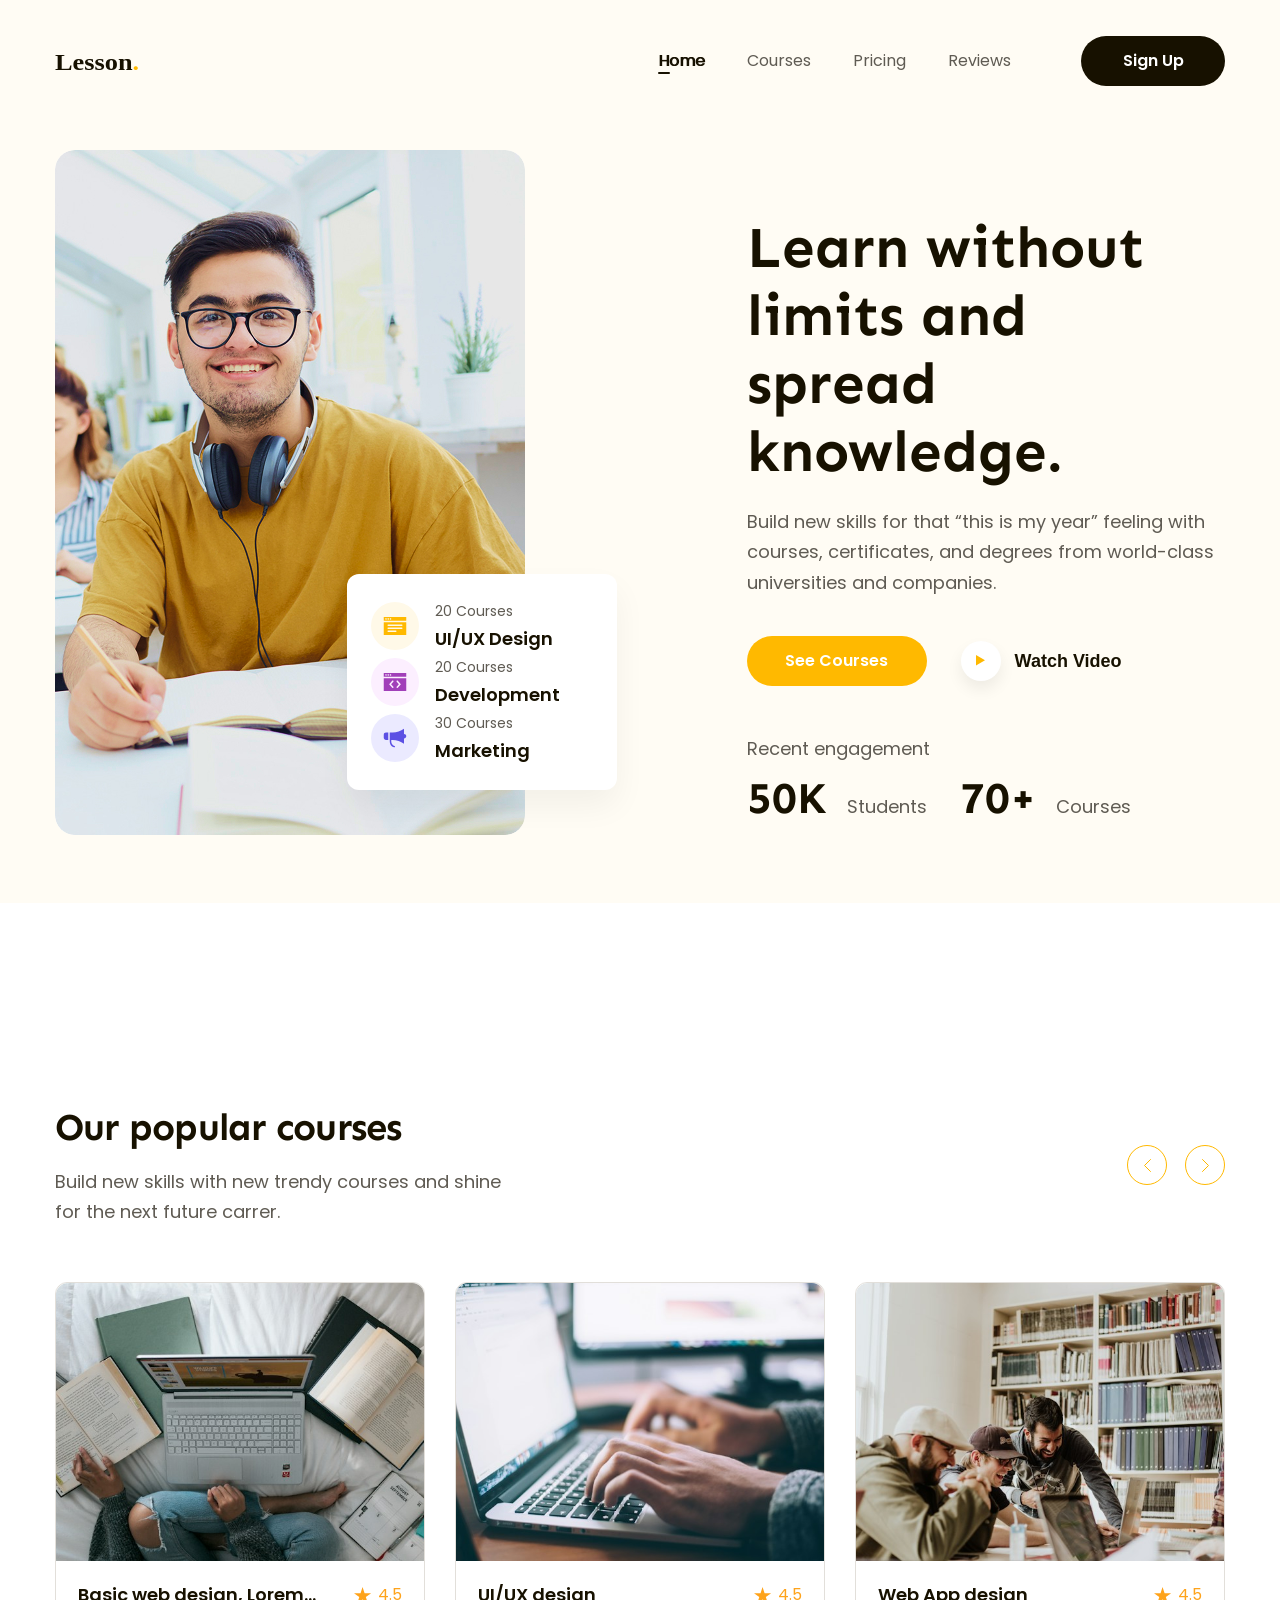
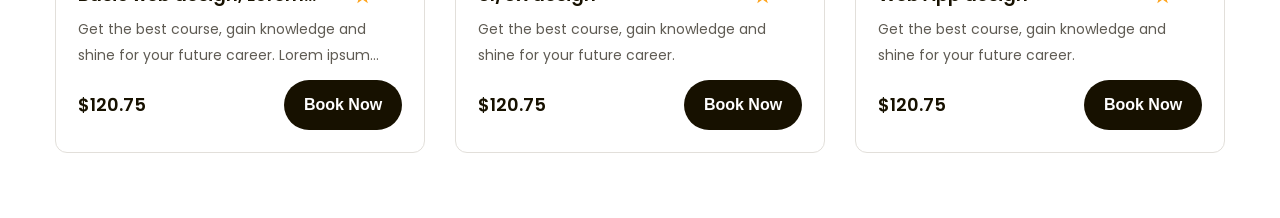
==== index.html @ a873d384 "p7 - optimize header and tag p" ====
<!DOCTYPE html>
<html lang="en">

<head>
    <meta charset="UTF-8">
    <meta name="viewport" content="width=device-width, initial-scale=1.0">

    <!-- reset css -->
    <link rel="stylesheet" href="./assets/css/reset.css">

    <!-- Google fonts -->
    <link rel="preconnect" href="https://fonts.googleapis.com">
    <link rel="preconnect" href="https://fonts.gstatic.com" crossorigin>
    <link
        href="https://fonts.googleapis.com/css2?family=Poppins:ital,wght@0,100;0,200;0,300;0,400;0,500;0,600;0,700;0,800;0,900;1,100;1,200;1,300;1,400;1,500;1,600;1,700;1,800;1,900&family=Sen:wght@400..800&display=swap"
        rel="stylesheet">

    <!-- style css -->
    <link rel="stylesheet" href="./assets/css/style.css">

    <title>Figma to HTML</title>
</head>

<body>
    <!-- Header -->
    <header class="header fixed">
        <div class="main-content">
            <div class="body">
                <!-- logo -->
                <img src="./assets/img/logo.svg" alt="Lesson." class="logo">
                <!-- nav -->
                <nav class="nav">
                    <ul>
                        <li class="active"><a href="#!">Home</a></li>
                        <li><a href="#!">Courses</a></li>
                        <li><a href="#!">Pricing</a></li>
                        <li><a href="#!">Reviews</a></li>
                    </ul>
                </nav>
                <!-- btn action -->
                <div class="action">
                    <a href="#!" class="btn btn-sign-up">Sign Up</a>
                </div>
            </div>
        </div>
    </header>

    <!-- main -->
    <main>
        <!-- -------- hero part -------------- -->
        <div class="hero">
            <div class="main-content">
                <div class="body">
                    <!-- ---------------------hero left------------------------ -->
                    <div class="media-block">
                        <img src="./assets/img/hero-img.jpg" alt="Learn without limits and spread knowledge."
                            class="img">

                        <div class="hero-summary">
                            <!-- item1 -->
                            <div class="item">
                                <div class="icon">
                                    <img src="./assets/icon/des.svg" alt="">
                                </div>

                                <div class="info">
                                    <p class="label">20 Courses</p>
                                    <p class="title">UI/UX Design</p>
                                </div>
                            </div>

                            <!-- item2 -->
                            <div class="item">
                                <div class="icon icon2">
                                    <img src="./assets/icon/dev.svg" alt="">
                                </div>

                                <div class="info">
                                    <p class="label">20 Courses</p>
                                    <p class="title">Development</p>
                                </div>
                            </div>

                            <!-- item3 -->
                            <div class="item">
                                <div class="icon icon3">
                                    <img src="./assets/icon/marketing.svg" alt="">
                                </div>

                                <div class="info">
                                    <p class="label">30 Courses</p>
                                    <p class="title">Marketing</p>
                                </div>
                            </div>
                        </div>
                    </div>

                    <!-- -------------------------hero right---------------------------- -->
                    <div class="content-block">
                        <h1 class="heading">Learn without limits and spread knowledge.</h1>

                        <p class="desc">
                            Build new skills for that “this is my year” feeling with courses, certificates,
                            and degrees from world-class universities and companies.
                        </p>

                        <div class="cta-group">
                            <a href="#!" class="btn hero-cta">See Courses</a>
                            <button class="watch-video">
                                <div class="icon">
                                    <img src="./assets/icon/play.svg" alt="">
                                </div>
                                <span>Watch Video</span>
                            </button>
                        </div>

                        <p class="desc desc-recent">Recent engagement</p>

                        <p class="desc stats">
                            <strong>50K</strong> Students
                            <strong>70+</strong> Courses
                        </p>

                    </div>

                </div>
            </div>
        </div>

        <!-- -------- popular part -------------- -->
        <div class="popular">
            <div class="main-content">
                <div class="popular-top">

                    <!-- popular left -->
                    <div class="info">
                        <h2 class="heading-lv2">Our popular courses</h2>
                        <p class="desc">Build new skills with new trendy courses and shine for the next future carrer.
                        </p>
                    </div>

                    <!-- popular right -->
                    <div class="controls">
                        <button class="control-btn">
                            <svg width="7" height="13" viewBox="0 0 7 13" fill="none"
                                xmlns="http://www.w3.org/2000/svg">
                                <path d="M6.5 0.5L0.5 6.5L6.5 12.5" stroke-linecap="round" stroke-linejoin="round"
                                    stroke="currentColor" />
                            </svg>
                        </button>
                        <button class="control-btn">
                            <svg width="7" height="13" viewBox="0 0 7 13" fill="none"
                                xmlns="http://www.w3.org/2000/svg">
                                <path d="M0.5 0.5L6.5 6.5L0.5 12.5" stroke-linecap="round" stroke-linejoin="round"
                                    stroke="currentColor" />
                            </svg>
                        </button>
                    </div>


                </div>

                <div class="course-list">
                    <!-- course 1 -->
                    <div class="course-item">
                        <a href="#!"><img src="./assets/img/course-1.jpg" alt="Basic web design" class="thumb"></a>

                        <div class="info">
                            <div class="head">
                                <h3 class="title"><a class="line-clamp break-all" href="#!">Basic web design, Lorem
                                        ipsum dolor
                                        sit amet, consectetur adipisicing elit. Voluptates, qui.</a></h3>
                                <div class="rating">
                                    <img src="./assets/icon/star.svg" alt="" class="star">
                                    <span class="value">4.5</span>
                                </div>
                            </div>

                            <p class="desc line-clamp line-2 break-all">Get the best course, gain knowledge and shine
                                for your
                                future career. Lorem
                                ipsum dolor sit amet consectetur adipisicing elit. Expedita architecto rem eligendi
                                delectus deserunt mollitia? Corporis, voluptatibus perferendis doloribus, excepturi,
                                inventore voluptates saepe eius natus aliquid fugit consectetur commodi quod sapiente
                                eveniet. Incidunt sequi dignissimos totam iusto, adipisci fuga obcaecati laboriosam illo
                                voluptate libero facere perferendis tempore vero, explicabo dolor alias exercitationem
                                nobis, sapiente quam repellendus sunt. Numquam assumenda saepe delectus fuga consequatur
                                at consectetur quaerat explicabo dolor doloremque ratione quasi provident molestias
                                labore error dolores nulla, minus enim culpa deleniti. Mollitia consectetur at a est,
                                et, facilis cumque adipisci esse laudantium molestias consequuntur doloremque iure
                                quibusdam ab pariatur asperiores?</p>

                            <div class="foot">
                                <span class="price">$120.75</span>
                                <button class="btn btn-book">Book Now</button>
                            </div>

                        </div>
                    </div>

                    <!-- course 2 -->
                    <div class="course-item">
                        <a href="#!"><img src="./assets/img/course-2.jpg" alt="Basic web design" class="thumb"></a>

                        <div class="info">
                            <div class="head">
                                <h3 class="title"><a class="line-clamp break-all" href="#!">UI/UX design</a></h3>
                                <div class="rating">
                                    <img src="./assets/icon/star.svg" alt="" class="star">
                                    <span class="value">4.5</span>
                                </div>
                            </div>

                            <p class="desc line-clamp line-2 break-all">Get the best course, gain knowledge and shine
                                for your
                                future career.</p>

                            <div class="foot">
                                <span class="price">$120.75</span>
                                <button class="btn btn-book">Book Now</button>
                            </div>

                        </div>
                    </div>

                    <!-- course 3 -->
                    <div class="course-item">
                        <a href="#!"><img src="./assets/img/course-3.jpg" alt="Web App design" class="thumb"></a>

                        <div class="info">
                            <div class="head">
                                <h3 class="title"><a class="line-clamp break-all" href="#!">Web App design</a></h3>
                                <div class="rating">
                                    <img src="./assets/icon/star.svg" alt="" class="star">
                                    <span class="value">4.5</span>
                                </div>
                            </div>

                            <p class="desc line-clamp line-2 break-all">Get the best course, gain knowledge and shine
                                for your
                                future career.</p>

                            <div class="foot">
                                <span class="price">$120.75</span>
                                <button class="btn btn-book">Book Now</button>
                            </div>

                        </div>
                    </div>
                </div>
            </div>
        </div>
    </main>
</body>

</html>
---- assets/css/style.css ----
* {
    box-sizing: border-box;
}

:root {
    --font-heading: "Sen", sans-serif;
    --primary-color: #ffb900;
}

html {
    font-size: 62.5%;
}

/* Khôi phục lại cỡ chữ mặc định theo rem*/
body {
    font-size: 1.6rem;
    font-family: "Poppins", sans-serif;
}

/* =============== common ==================== */
a {
    text-decoration: none;
}

.main-content {
    width: 1170px;
    max-width: calc(100% - 48px);
    margin-left: auto;
    margin-right: auto;
}

.btn {
    display: inline-block;
    min-width: 118px;
    padding: 0 16px;
    line-height: 50px;
    color: #fff;
    text-align: center;
    font-size: 1.6rem;
    font-weight: 600;
    border-radius: 999px;
    background: #171100;
}

.btn:hover {
    cursor: pointer;
    opacity: 0.9
}

.heading-lv2 {
    color: #171100;
    font-family: var(--font-heading);
    font-size: 3.8rem;
    font-weight: 700;
    line-height: 1.27;
    letter-spacing: -0.76px;
}

/* optimize title and desc <p> */
.line-clamp {
    display: -webkit-box;
    -webkit-line-clamp: var(--line-clamp, 1);
    -webkit-box-orient: vertical;
    overflow: hidden;
}

.line-clamp.line-2 {
    --line-clamp: 2;

}

.break-all {
    work-break: break-all;
}

/* =============== header ==================== */
.header {
    background-color: #fffcf4FF;
}

.header.fixed {
    position: sticky;
    top: -28px;
    z-index: 1;
}

.header .body {
    display: flex;
    align-items: center;
    padding: 36px 0 8px;
}

.nav {
    margin-left: auto;
}

.nav ul {
    display: flex;
}

.nav a {
    position: relative;
    color: #5f5b53;
    font-size: 1.6rem;
    padding: 8px 21px;
}

.nav li.active a,
.nav a:hover {
    color: #171100;
    /* font-weight: 600; */
    text-shadow: 1px 0 0 currentColor;
}

.nav li.active a::after {
    position: absolute;
    left: 21px;
    bottom: 6px;
    display: block;
    content: "";
    width: 12px;
    height: 2px;
    border-radius: 1px;
    background: #171100;
}

.header .btn-sign-up {
    min-width: 144px;
}

.header .action {
    margin-left: 49px;
}

/*========================== hero ==================*/
.hero {
    padding: 56px 0 65px;
    background-color: #fffcf4FF;
}

.hero .body {
    display: flex;
}

/* ===================== hero left ================== */
.hero .media-block {
    position: relative;
    width: 48%;
}

.hero .media-block .img {
    width: 470px;
    height: 685px;
    object-fit: cover;
    border-radius: 20px;
}

.hero .hero-summary {
    padding: 24px;
    width: 270px;
    position: absolute;
    bottom: 48px;
    right: 0;
    border-radius: 12px;
    background: #FFFFFF;
    box-shadow: 0px 16px 32px 0px #0000000D;
}

.hero-summary .item {
    display: flex;
    align-items: center;
}

.hero-summary .icon {
    width: 48px;
    height: 48px;
    border-radius: 50%;
    display: flex;
    justify-content: center;
    align-items: center;
    background-color: #fff9e8;
}

.hero-summary .icon2 {
    background-color: #fcefff;
}

.hero-summary .icon3 {
    background-color: #ebeaff;
}

.hero-summary .info {
    margin-left: 16px;
}

.hero-summary .label {
    color: #5f5b53;
    font-size: 1.4rem;
    line-height: 1.86;
    /* 185.714%  */
}

.hero-summary .title {
    color: #171100;
    font-weight: 600;
    font-style: SemiBold;
    font-size: 1.8rem;
    line-height: 1.67;

}


/* ================== hero right =====================*/
.hero .content-block {
    width: 52%;
    padding-left: 130px;
    padding-top: 64px;
}

.hero .heading {
    color: #171100;
    font-family: var(--font-heading);
    font-weight: 700;
    font-size: 5.8rem;
    line-height: 1.17;
    letter-spacing: -1.16%;
}

.hero .desc {
    margin-top: 22px;
    color: #5f5b53;
    font-size: 1.8rem;
    line-height: 1.67;
}

.hero .cta-group {
    margin-top: 38px;
    display: flex;
    align-items: center;
    /* background-color: blue; */
}

.hero-cta {
    min-width: 180px;
    background-color: var(--primary-color);
}

.hero .watch-video {
    border: none;
    background: transparent;
    display: flex;
    margin-left: 28px;
    align-items: center;
    cursor: pointer;
}

.hero .watch-video .icon {
    display: flex;
    align-items: center;
    justify-content: center;
    width: 40px;
    height: 40px;
    border-radius: 40px;
    background: #fff;
    box-shadow: 0px 8px 16px 0px rgba(0, 0, 0, 0.07);
}

.hero .watch-video span {
    margin-left: 14px;
    color: #171100;
    font-weight: 600;
    font-size: 1.8rem;
    line-height: 1.67;
}


.hero .desc-recent {
    margin-top: 48px;
}

.hero .stats {
    margin-top: 8px;
}

.hero .stats strong {
    margin-right: 15px;
    color: #171100;
    font-family: var(--font-heading);
    font-size: 4.4rem;
    font-weight: 700;
    line-height: 1.23;
}

.hero .stats strong:nth-child(2) {
    margin-left: 28px;
}

/* ================== popular =====================*/
/* === popular top === */
.popular {
    padding: 65px 0;
    margin-top: 135px;
}

.popular-top {
    display: flex;
    justify-content: space-between;
    align-items: center;
}

.popular-top .desc {
    margin-top: 16px;
    width: 458px;
    color: #5f5b53;
    font-size: 1.8rem;
    line-height: 1.67;
}

.popular-top .controls {
    display: flex;
    gap: 18px;
}

.popular-top .control-btn {
    background: transparent;
    display: flex;
    justify-content: center;
    align-items: center;
    width: 40px;
    height: 40px;
    border-radius: 50%;
    color: var(--primary-color);
    border: 1px solid var(--primary-color);
}

.popular-top .control-btn:hover {
    background: var(--primary-color);
    color: #fff;
    cursor: pointer;
}


/* === popular bottom === */
.popular .course-list {
    display: flex;
    margin-top: 55px;
    gap: 30px;
}

.popular .course-item {
    flex: 1;
    /* optimize title and desc <p> */
    border-radius: 12px;
    border: 1px solid #e2dfda;
    background: #fff;
    /* background: pink; */

}

.popular .course-item:hover {
    border: 1px solid transparent;
    background: #fff;
    border-radius: 12px;
    box-shadow: 0px 18px 36px 0px rgba(0, 0, 0, 0.05);

}

.popular .course-item .thumb {
    width: 100%;
    height: 278px;
    border-radius: 12px 12px 0px 0px;
    object-fit: cover;
}

.popular .course-item .info {
    padding: 16px 22px 22px;
}

.popular .course-item .head,
.popular .course-item .rating,
.popular .course-item .foot {
    display: flex;
    align-items: center;
    justify-content: space-between;
}

.popular .course-item .title a {
    color: #171100;
    font-size: 1.8rem;
    font-weight: 600;
    line-height: 1.67;
}

.popular .rating .value {
    margin-left: 6px;
    color: #fea31b;
    font-size: 16px;
    line-height: 1.75;
}

.popular .course-item .desc {
    margin-top: 6px;
    color: #5f5b53;
    font-size: 1.4rem;
    line-height: 1.86;
}

.popular .course-item .foot {
    margin-top: 12px;
}

.popular .course-item .price {
    color: #171100;
    font-size: 1.8rem;
    font-weight: 600;
    line-height: 1.67;
}

.popular .course-item .btn-book {
    border: none;
}

.popular .course-item .btn-book:hover {
    background: var(--primary-color);
    color: #fff;

}
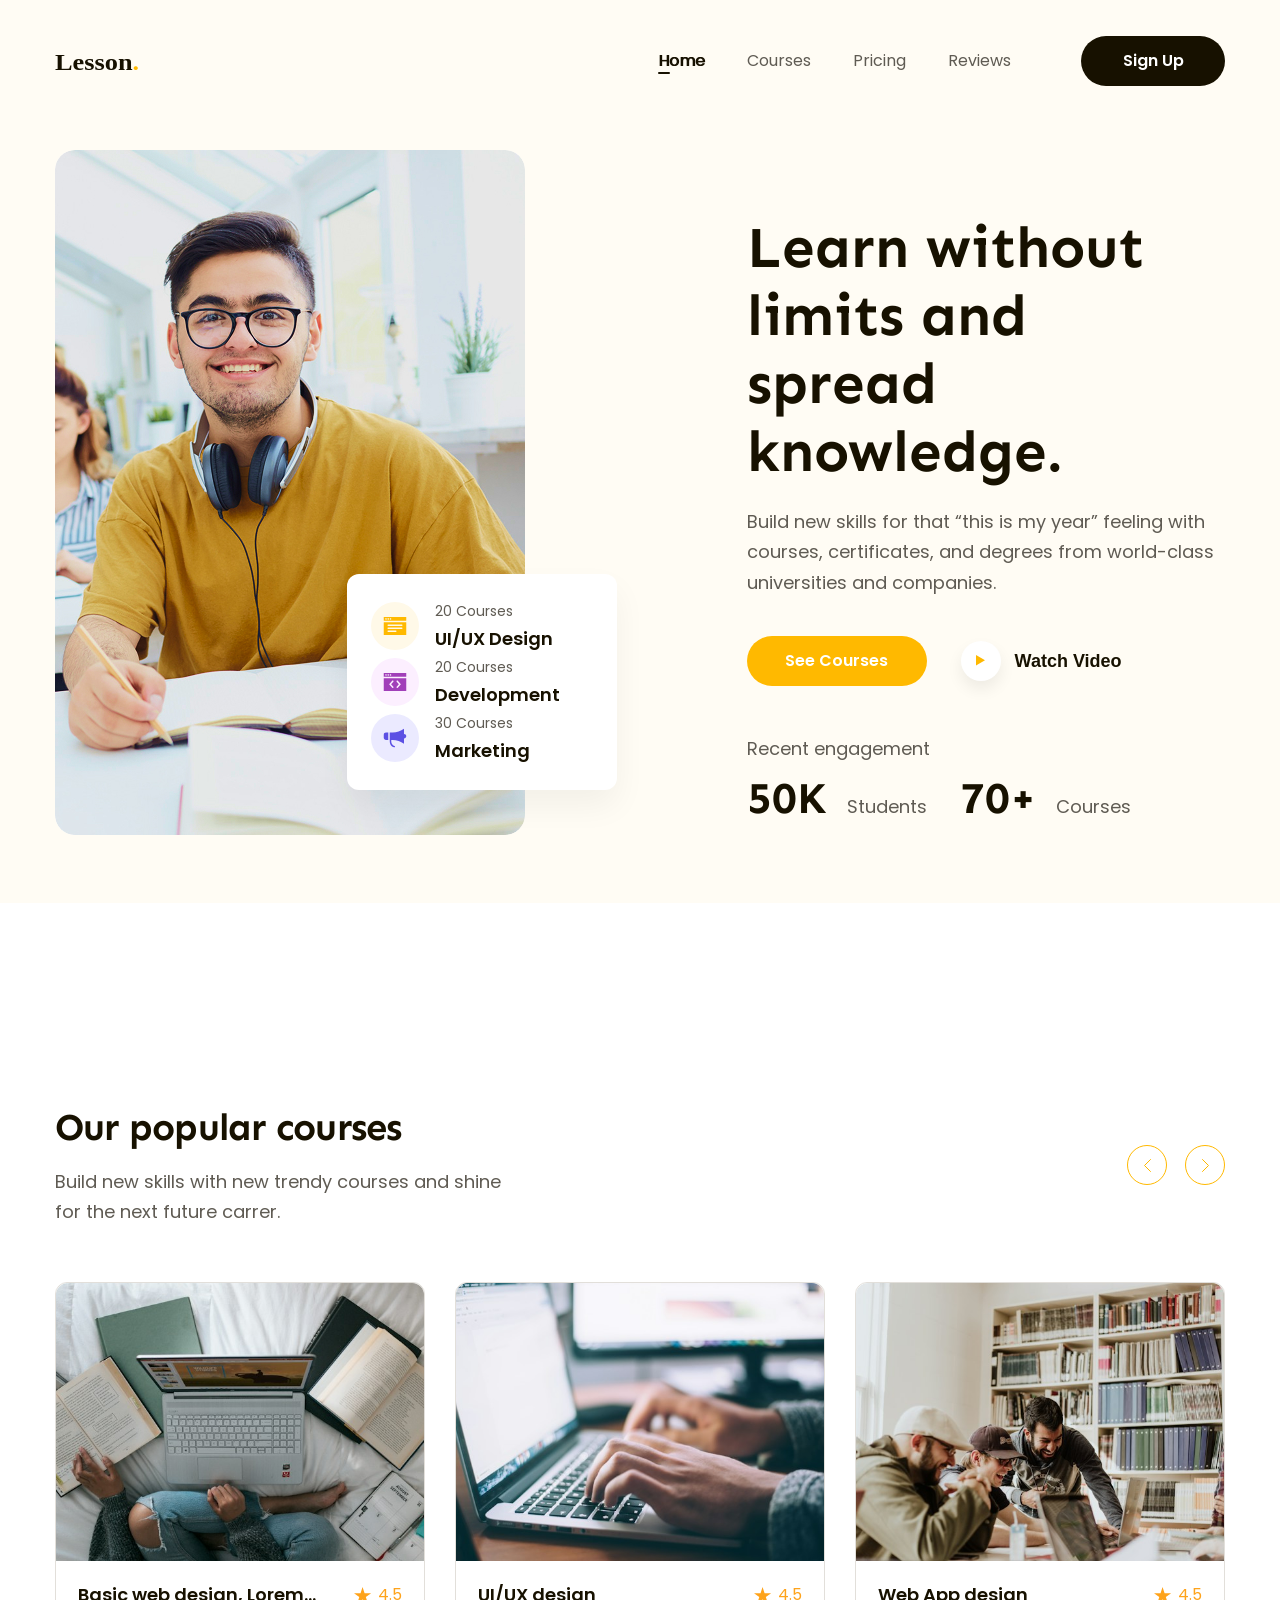
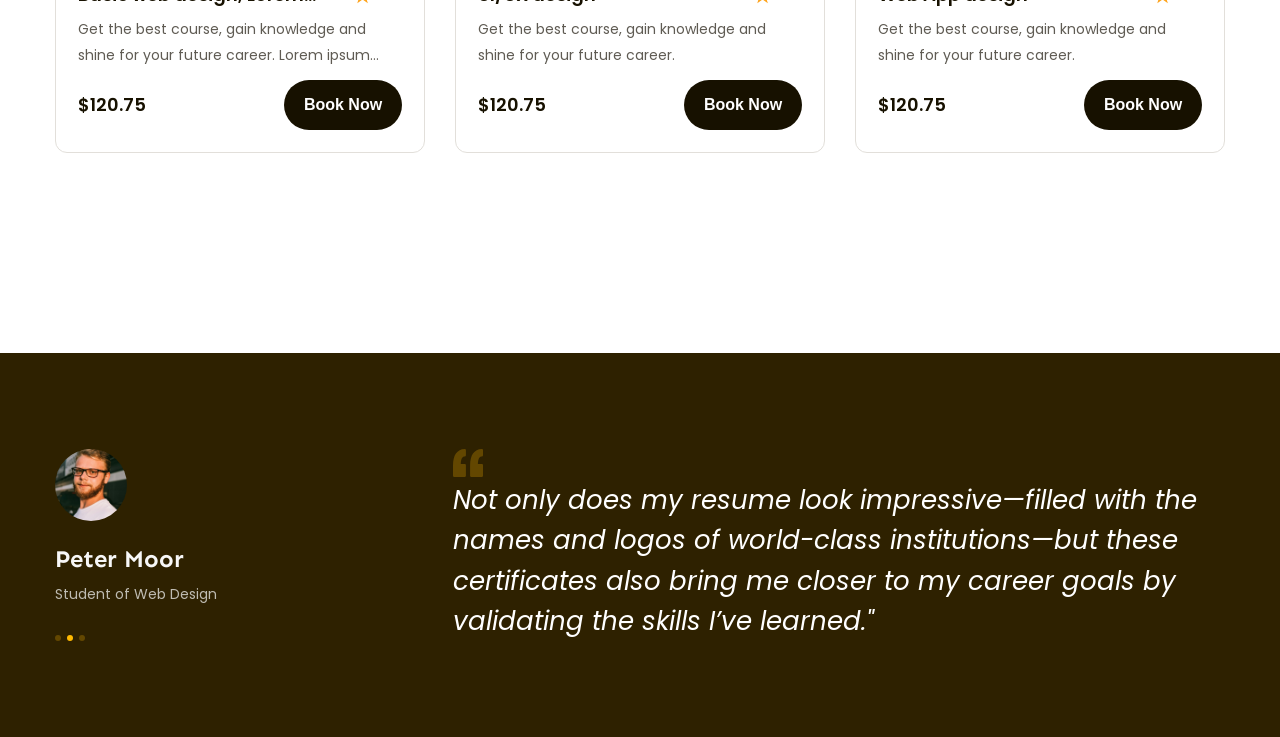
==== commit c8fa80e9: "p8 - doing feedback part" ====
--- a/index.html
+++ b/index.html
@@ -250,6 +250,39 @@
                 </div>
             </div>
         </div>
+
+        <!-- -------- feedback part -------------- -->
+        <div class="feedback">
+            <div class="main-content">
+                <div class="feedback-list">
+                    <div class="feedback-item">
+
+                        <!-- Left block -->
+                        <div class="info">
+                            <img src="./assets/img/ava1.jpg" alt="Peter Moor" class="avatar">
+                            <p class="member-name">Peter Moor</p>
+                            <p class="desc">Student of Web Design</p>
+                            <div class="dots">
+                                <span class="dot"></span>
+                                <span class="dot active"></span>
+                                <span class="dot"></span>
+                            </div>
+                        </div>
+
+                        <!-- Right block -->
+                        <div class="content">
+                            <img src="./assets/icon/open-quote.svg" alt="" class="open-quotes">
+                            <blockquote>
+                                Not only does my resume look impressive—filled with the names and logos of world-class
+                                institutions—but these certificates also bring me closer to my career goals by
+                                validating the skills I’ve learned."
+                            </blockquote>
+                        </div>
+
+                    </div>
+                </div>
+            </div>
+        </div>
     </main>
 </body>
 
--- a/assets/css/style.css
+++ b/assets/css/style.css
@@ -300,6 +300,7 @@
 .popular {
     padding: 65px 0;
     margin-top: 135px;
+    /* background: blue; */
 }
 
 .popular-top {
@@ -424,4 +425,72 @@
     background: var(--primary-color);
     color: #fff;
 
+}
+
+
+/* ================== feedback =====================*/
+.feedback {
+    margin-top: 135px;
+    /* background: red; */
+    padding: 96px 0;
+    background: #2e2100;
+}
+
+.feedback-item {
+    display: flex;
+}
+
+.feedback-item .avatar {
+    width: 72px;
+    height: 72px;
+    border-radius: 50%;
+    object-fit: cover;
+}
+
+.feedback-item .info .member-name {
+    margin-top: 18px;
+    color: #f7f7f7;
+    font-family: var(--font-heading);
+    font-size: 2.4rem;
+    font-weight: 700;
+    line-height: 1.42;
+}
+
+.feedback-item .info .desc {
+    margin-top: 4px;
+    color: #bfbcb2;
+    font-size: 1.4rem;
+    line-height: 1.86;
+}
+
+.feedback-item .info .dots {
+    gap: 6px;
+    display: flex;
+    margin-top: 28px;
+}
+
+.feedback-item .info .dots .dot {
+    height: 6px;
+    width: 6px;
+    border-radius: 50%;
+    background: #634700;
+    cursor: pointer;
+}
+
+.feedback-item .info .dots .dot.active {
+    background: var(--primary-color);
+    cursor: default;
+}
+
+.feedback-item .content {
+    width: 66%;
+    margin-left: auto;
+}
+
+.feedback-item blockquote {
+    color: #fff;
+    font-size: 2.6rem;
+    font-style: italic;
+    line-height: 1.54;
+
 }
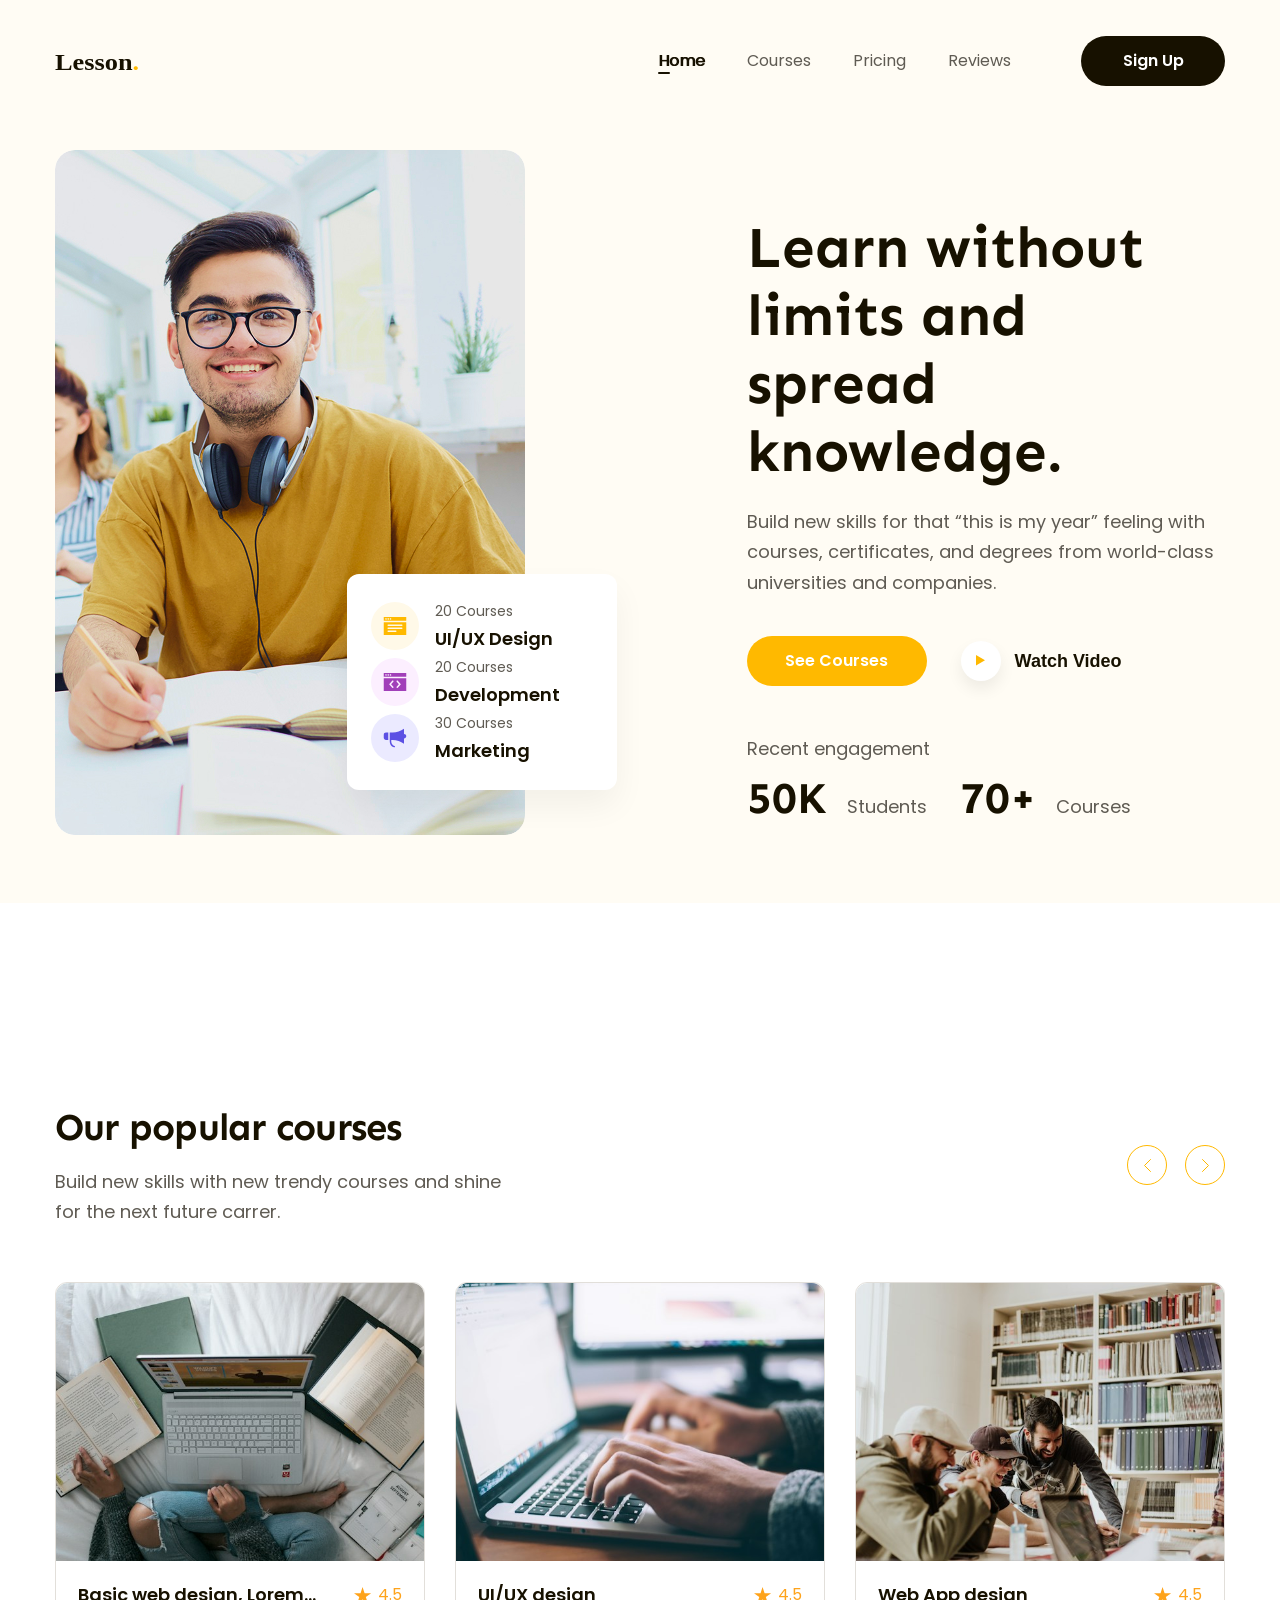
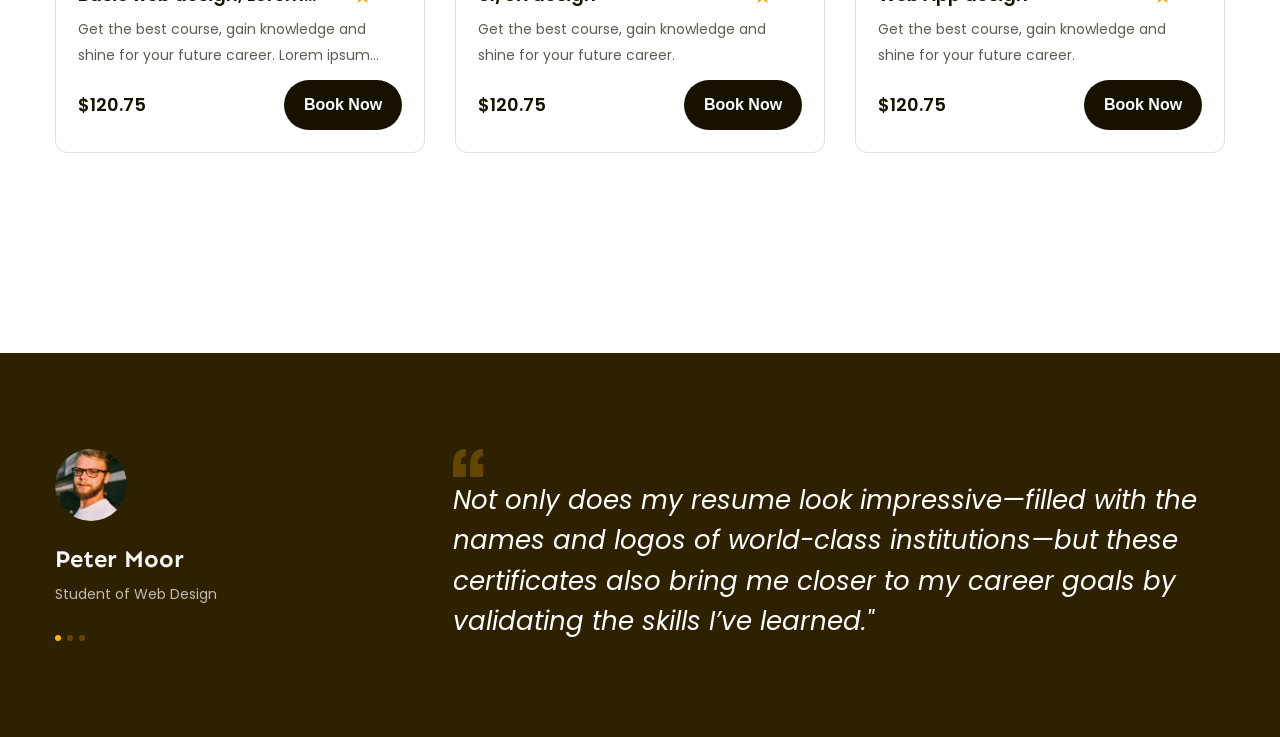
==== commit 6573e4b3: "p9 commplete feedback part" ====
--- a/index.html
+++ b/index.html
@@ -255,6 +255,8 @@
         <div class="feedback">
             <div class="main-content">
                 <div class="feedback-list">
+
+                    <!-- feedback 1 -->
                     <div class="feedback-item">
 
                         <!-- Left block -->
@@ -263,8 +265,8 @@
                             <p class="member-name">Peter Moor</p>
                             <p class="desc">Student of Web Design</p>
                             <div class="dots">
-                                <span class="dot"></span>
                                 <span class="dot active"></span>
+                                <span class="dot "></span>
                                 <span class="dot"></span>
                             </div>
                         </div>
@@ -280,6 +282,60 @@
                         </div>
 
                     </div>
+
+                    <!-- feedback 2 -->
+                    <div class="feedback-item">
+
+                        <!-- Left block -->
+                        <div class="info">
+                            <img src="./assets/img/ava2.jpg" alt="Peter Moor" class="avatar">
+                            <p class="member-name">Peter Moor</p>
+                            <p class="desc">Student of Web Design</p>
+                            <div class="dots">
+                                <span class="dot"></span>
+                                <span class="dot active"></span>
+                                <span class="dot"></span>
+                            </div>
+                        </div>
+
+                        <!-- Right block -->
+                        <div class="content">
+                            <img src="./assets/icon/open-quote.svg" alt="" class="open-quotes">
+                            <blockquote>
+                                Not only does my resume look impressive—filled with the names and logos of world-class
+                                institutions—but these certificates also bring me closer to my career goals by
+                                validating the skills I’ve learned."
+                            </blockquote>
+                        </div>
+
+                    </div>
+
+                    <!-- feedback 3 -->
+                    <div class="feedback-item">
+
+                        <!-- Left block -->
+                        <div class="info">
+                            <img src="./assets/img/ava3.jpg" alt="Peter Moor" class="avatar">
+                            <p class="member-name">Peter Moor</p>
+                            <p class="desc">Student of Web Design</p>
+                            <div class="dots">
+                                <span class="dot"></span>
+                                <span class="dot "></span>
+                                <span class="dot active"></span>
+                            </div>
+                        </div>
+
+                        <!-- Right block -->
+                        <div class="content">
+                            <img src="./assets/icon/open-quote.svg" alt="" class="open-quotes">
+                            <blockquote>
+                                Not only does my resume look impressive—filled with the names and logos of world-class
+                                institutions—but these certificates also bring me closer to my career goals by
+                                validating the skills I’ve learned."
+                            </blockquote>
+                        </div>
+
+                    </div>
                 </div>
             </div>
         </div>
--- a/assets/css/style.css
+++ b/assets/css/style.css
@@ -436,8 +436,15 @@
     background: #2e2100;
 }
 
+.feedback-list {
+    display: flex;
+    overflow: hidden;
+}
+
 .feedback-item {
-    display: flex;
+    width: 100%;
+    display: flex;
+    flex-shrink: 0;
 }
 
 .feedback-item .avatar {
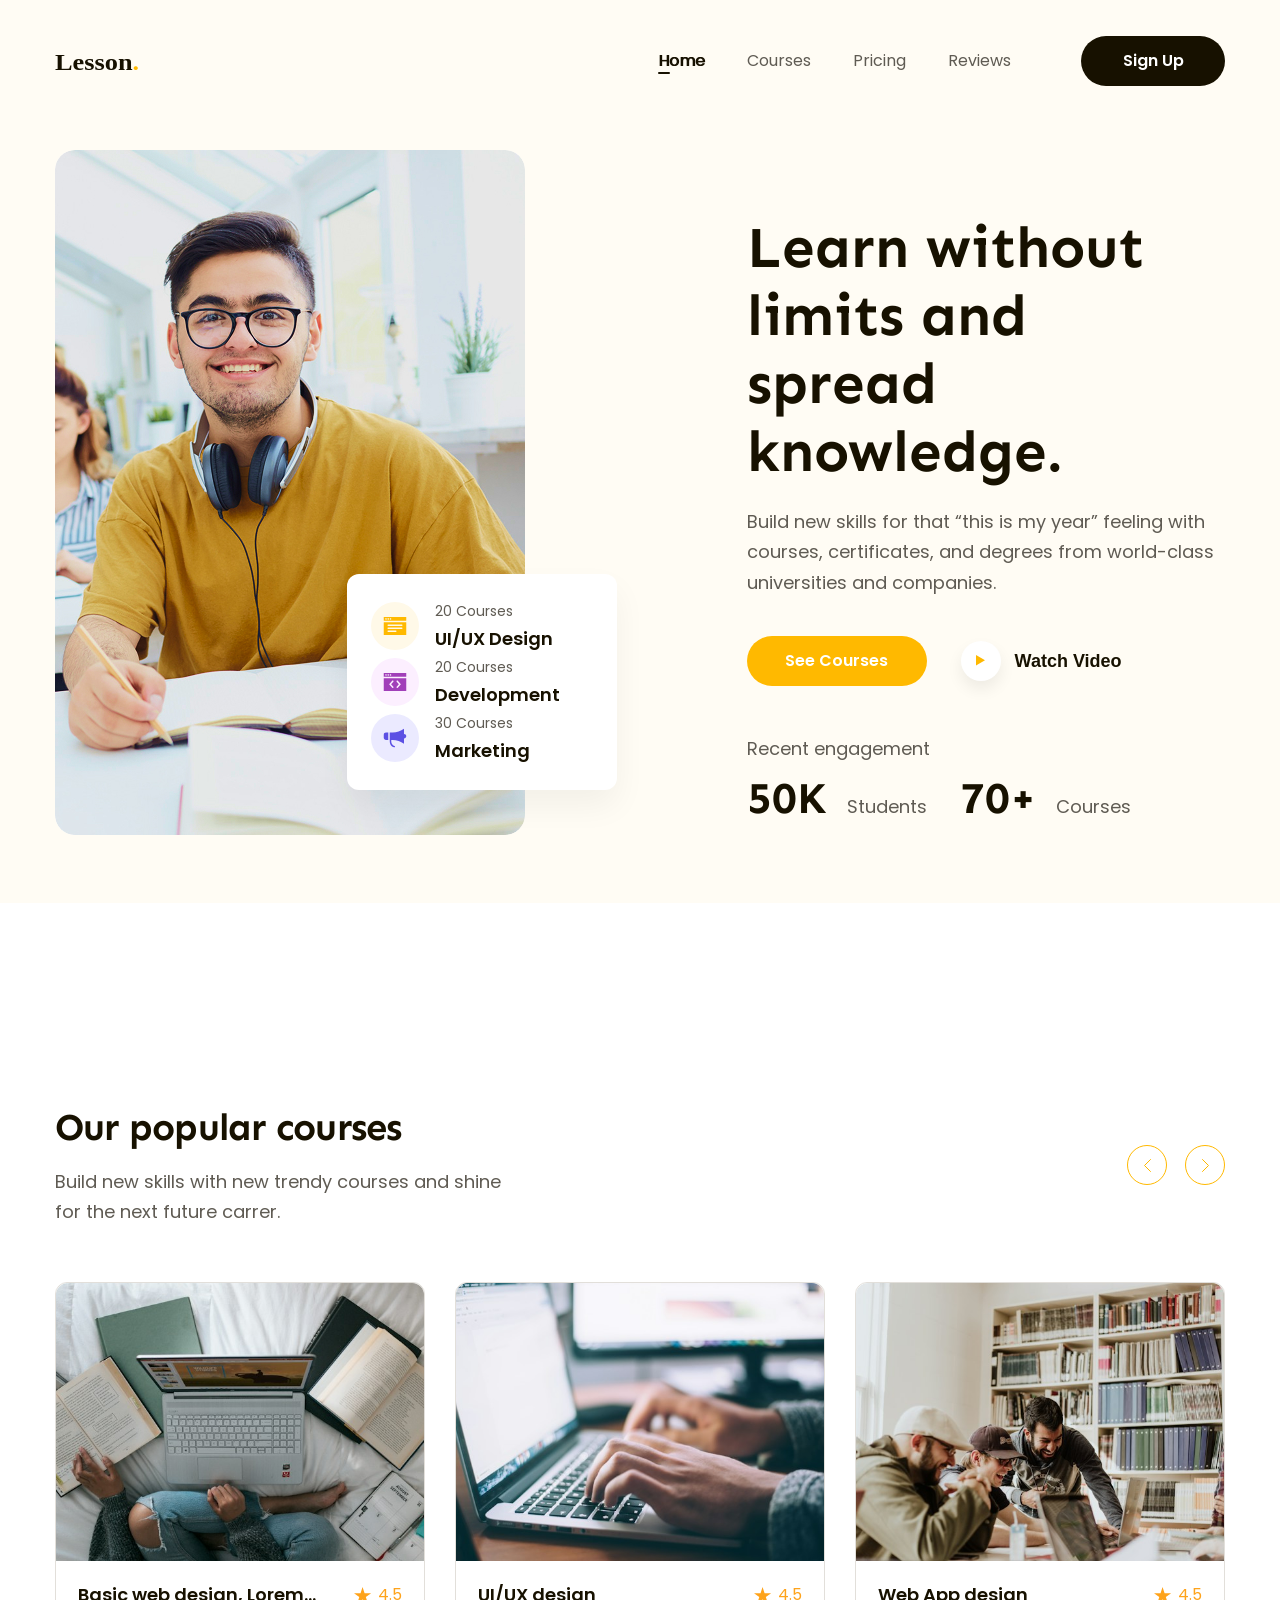
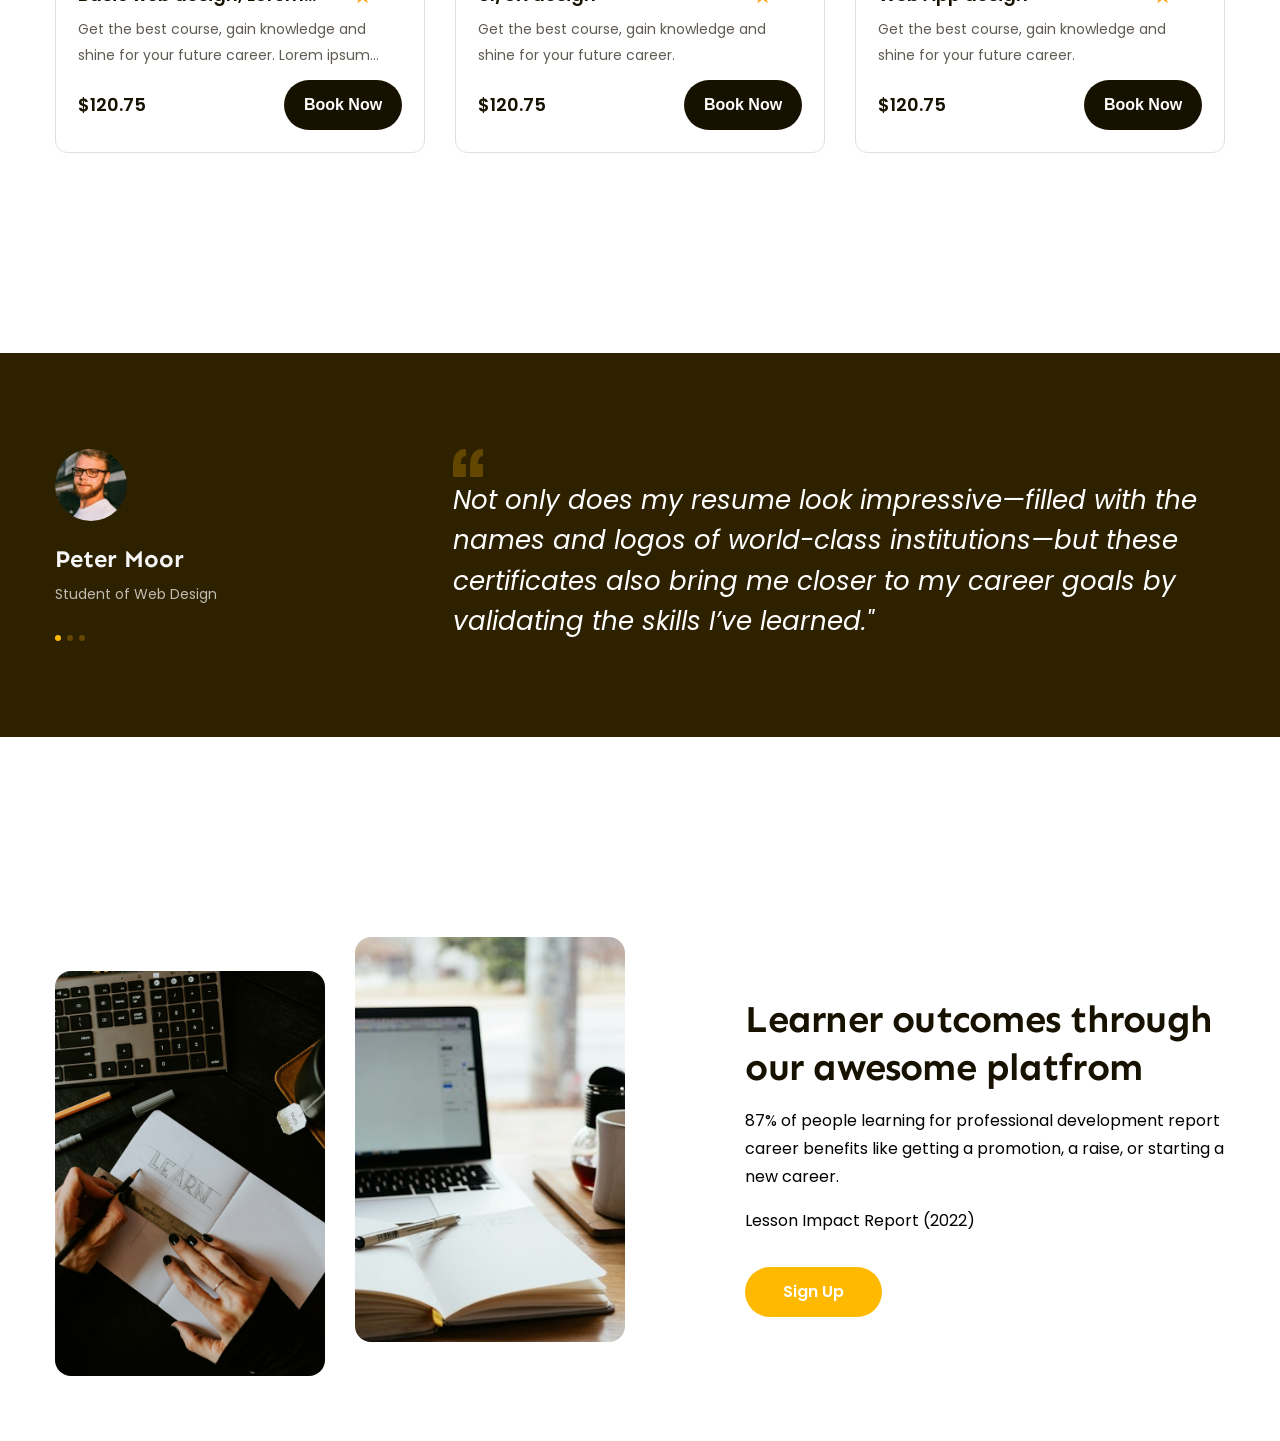
==== commit 7aefd4e9: "p10 doing feature1" ====
--- a/index.html
+++ b/index.html
@@ -339,6 +339,27 @@
                 </div>
             </div>
         </div>
+
+        <!-- -------- features part -------------- -->
+        <div class="features">
+            <div class="main-content">
+                <div class="body">
+                    <div class="images">
+                        <img class="lower" src="./assets/img/learn1.jpg"
+                            alt="Learner outcomes through our awesome platfrom">
+                        <img src="./assets/img/learn2.jpg" alt="Learner outcomes through our awesome platfrom">
+                    </div>
+                    <div class="content">
+                        <h2 class="heading-lv2">Learner outcomes through our awesome platfrom</h2>
+                        <p class="desc">87% of people learning for professional development report career benefits like
+                            getting a promotion, a raise, or starting a new career.</p>
+                        <p class="desc">Lesson Impact Report (2022)</p>
+                        <a href="#!" class="btn cta-btn">Sign Up</a>
+                    </div>
+                </div>
+
+            </div>
+        </div>
     </main>
 </body>
 
--- a/assets/css/style.css
+++ b/assets/css/style.css
@@ -500,4 +500,55 @@
     font-style: italic;
     line-height: 1.54;
 
+}
+
+
+
+/* ================== features =====================*/
+.features {
+    padding: 65px 0;
+    margin-top: 135px;
+    /* background: blue; */
+}
+
+.features .body {
+    display: flex;
+    justify-content: space-between;
+}
+
+.features .images {
+    display: flex;
+    gap: 30px;
+}
+
+.features .images img {
+    width: 270px;
+    height: 405px;
+    object-fit: cover;
+    border-radius: 16px;
+}
+
+.features .lower {
+    margin-top: 34px;
+}
+
+.features .content {
+    width: 41%;
+    display: flex;
+    flex-direction: column;
+    justify-content: center;
+}
+
+.features .desc {
+    margin-top: 16px;
+    color: 5f5b53;
+    font-size: 1.6rem;
+    line-height: 1.75;
+}
+
+.features .cta-btn {
+    margin-top: 32px;
+    width: 137px;
+    height: 50px;
+    background: var(--primary-color);
 }
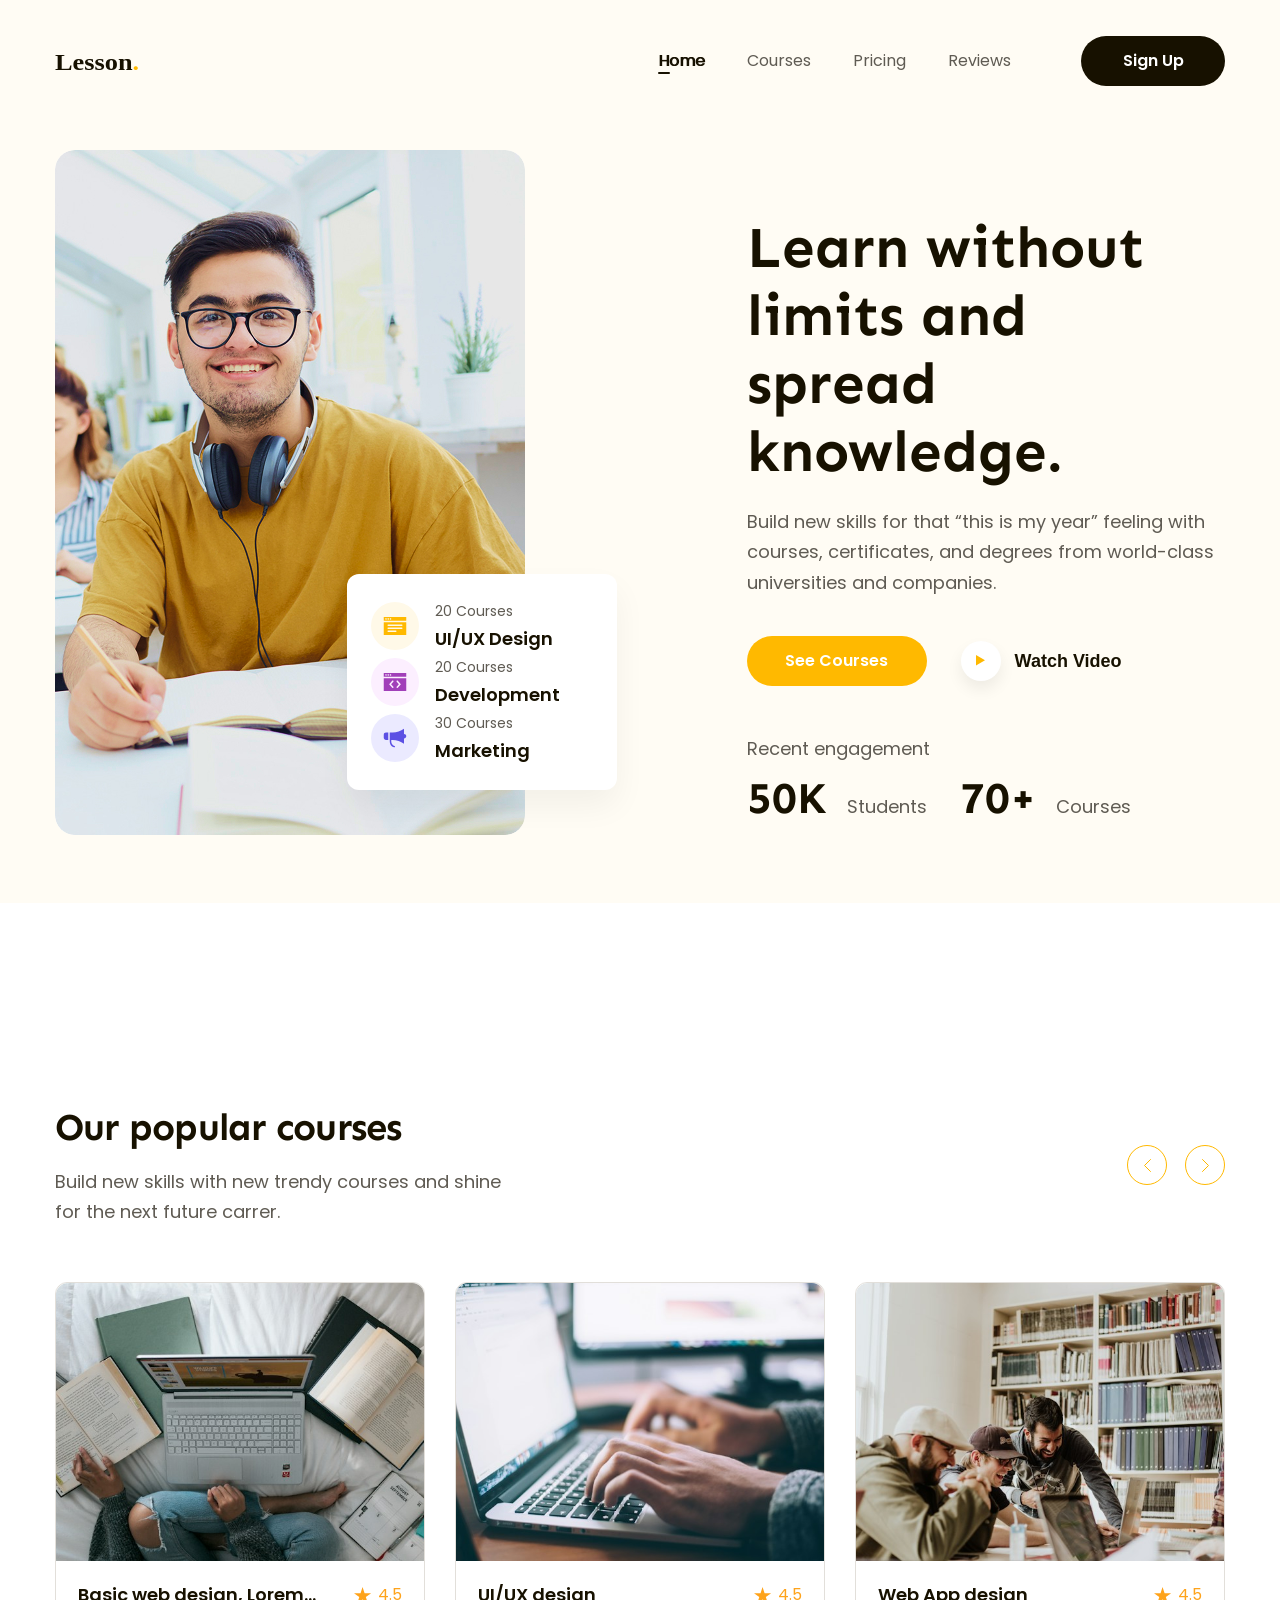
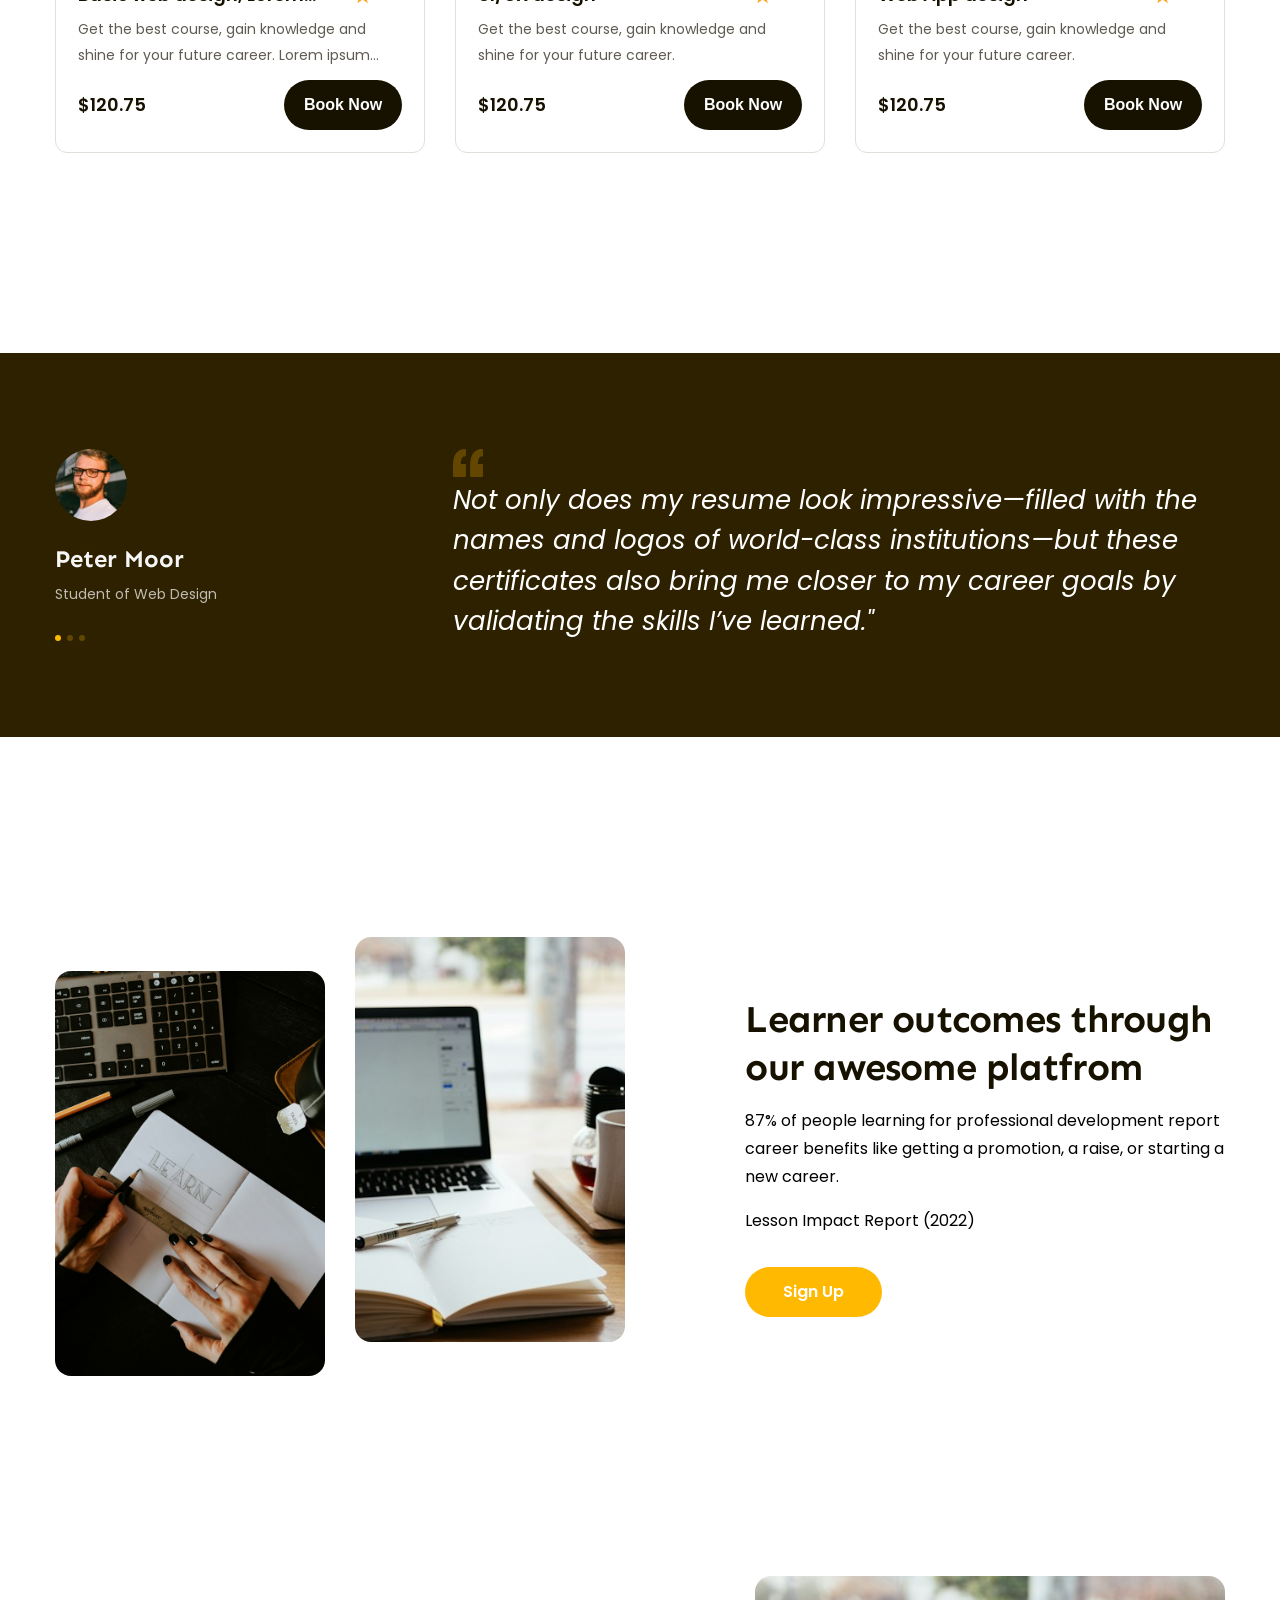
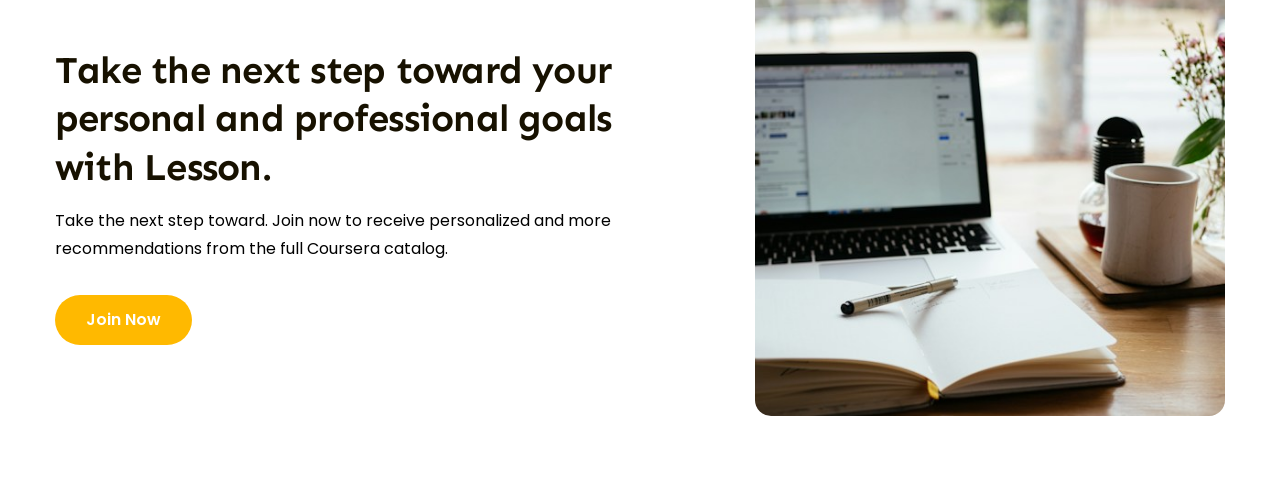
==== commit e1628680: "p11 - doing features 2" ====
--- a/index.html
+++ b/index.html
@@ -21,7 +21,7 @@
     <title>Figma to HTML</title>
 </head>
 
-<body>
+<div>
     <!-- Header -->
     <header class="header fixed">
         <div class="main-content">
@@ -340,7 +340,7 @@
             </div>
         </div>
 
-        <!-- -------- features part -------------- -->
+        <!-- -------- features 1 part -------------- -->
         <div class="features">
             <div class="main-content">
                 <div class="body">
@@ -360,7 +360,27 @@
 
             </div>
         </div>
+
+        <!-- -------- features 2 part -------------- -->
+        <div class="features features-2nd">
+            <div class="main-content">
+                <div class="body">
+                    <div class="images">
+                        <img src="./assets/img/learn2.jpg"
+                            alt="Take the next step toward your personal and professional goals with Lesson.">
+                    </div>
+                    <div class="content">
+                        <h2 class="heading-lv2">Take the next step toward your personal and professional goals with
+                            Lesson.</h2>
+                        <p class="desc">Take the next step toward. Join now to receive personalized and more
+                            recommendations from the full Coursera catalog.</p>
+                        <a href="#!" class="btn cta-btn">Join Now</a>
+                    </div>
+                </div>
+
+            </div>
+        </div>
     </main>
-</body>
+    </body>
 
 </html>
--- a/assets/css/style.css
+++ b/assets/css/style.css
@@ -504,7 +504,7 @@
 
 
 
-/* ================== features =====================*/
+/* ================== features1 =====================*/
 .features {
     padding: 65px 0;
     margin-top: 135px;
@@ -551,4 +551,23 @@
     width: 137px;
     height: 50px;
     background: var(--primary-color);
+}
+
+
+/* ================== features2 =====================*/
+.features-2nd {
+    margin-top: 70px;
+}
+
+.features-2nd .body {
+    flex-direction: row-reverse;
+}
+
+.features-2nd .content {
+    width: 49%;
+}
+
+.features-2nd .images img {
+    width: 470px;
+    height: 440px;
 }
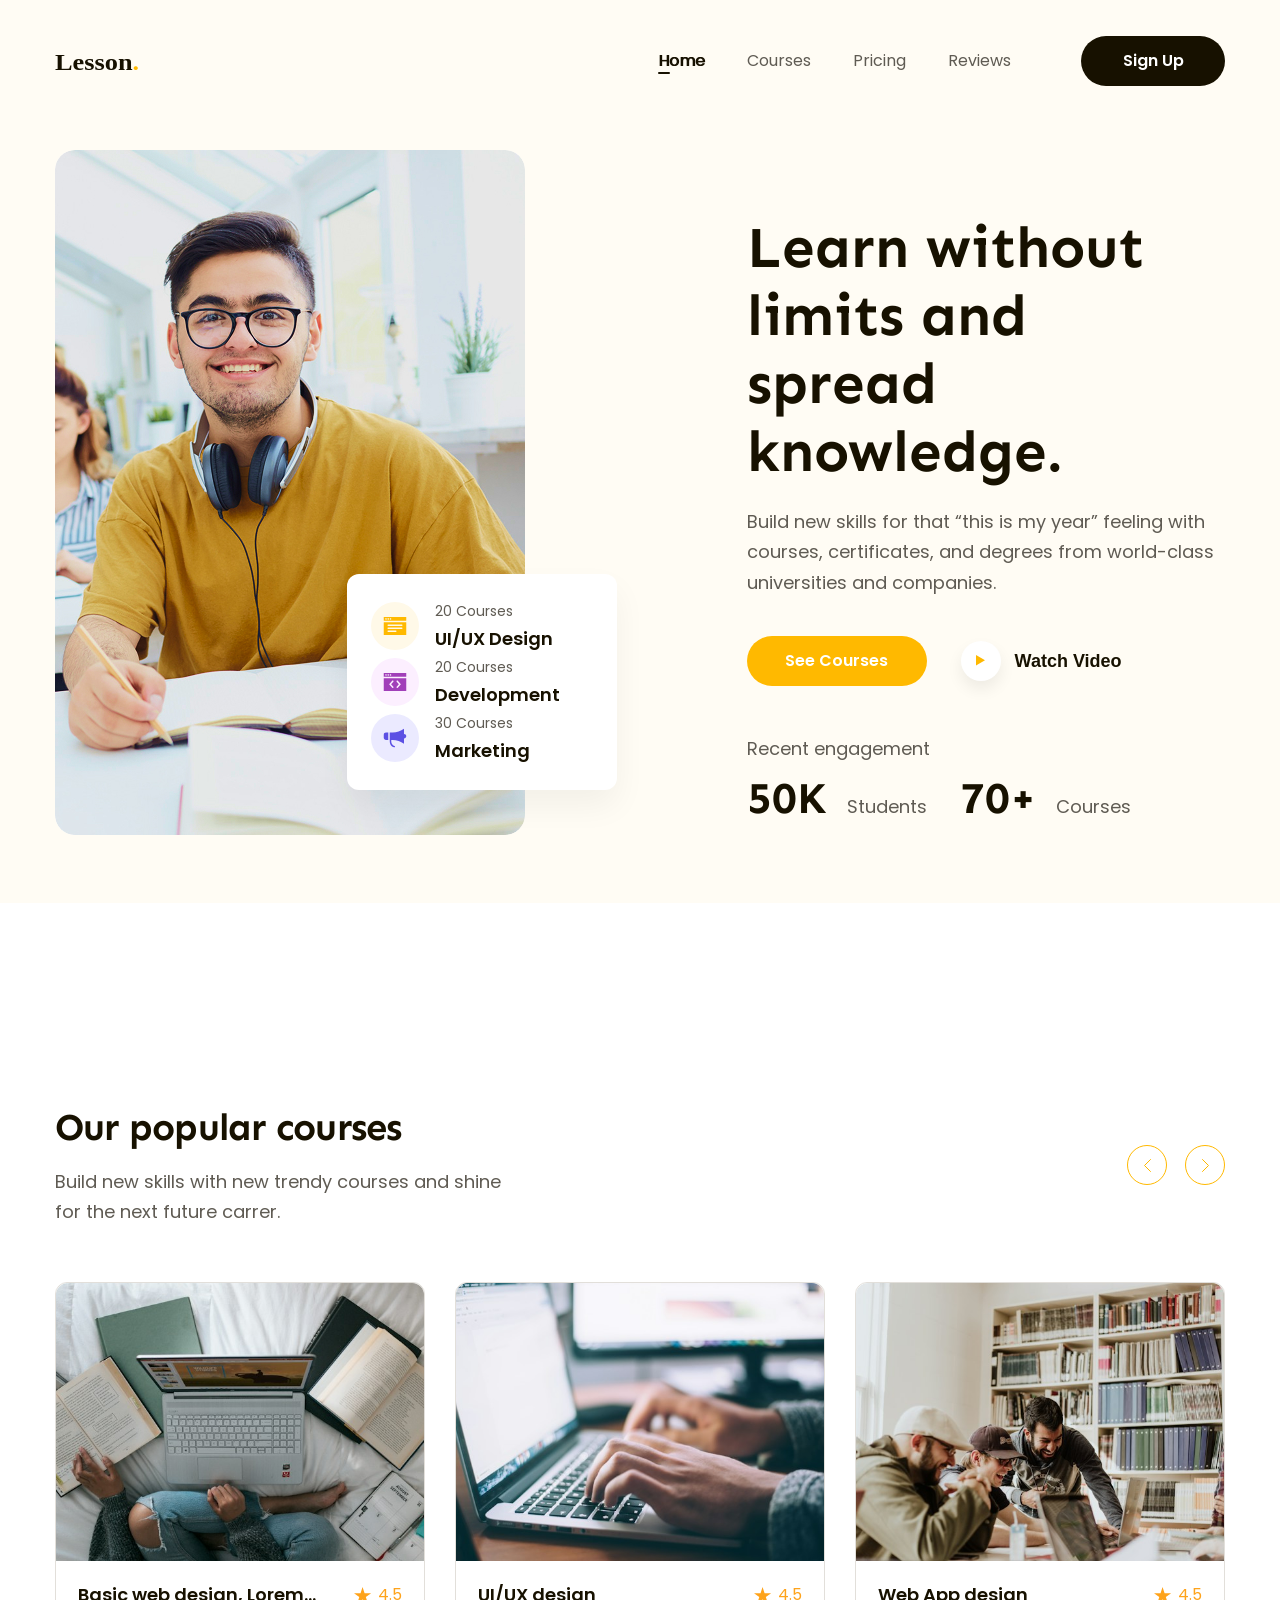
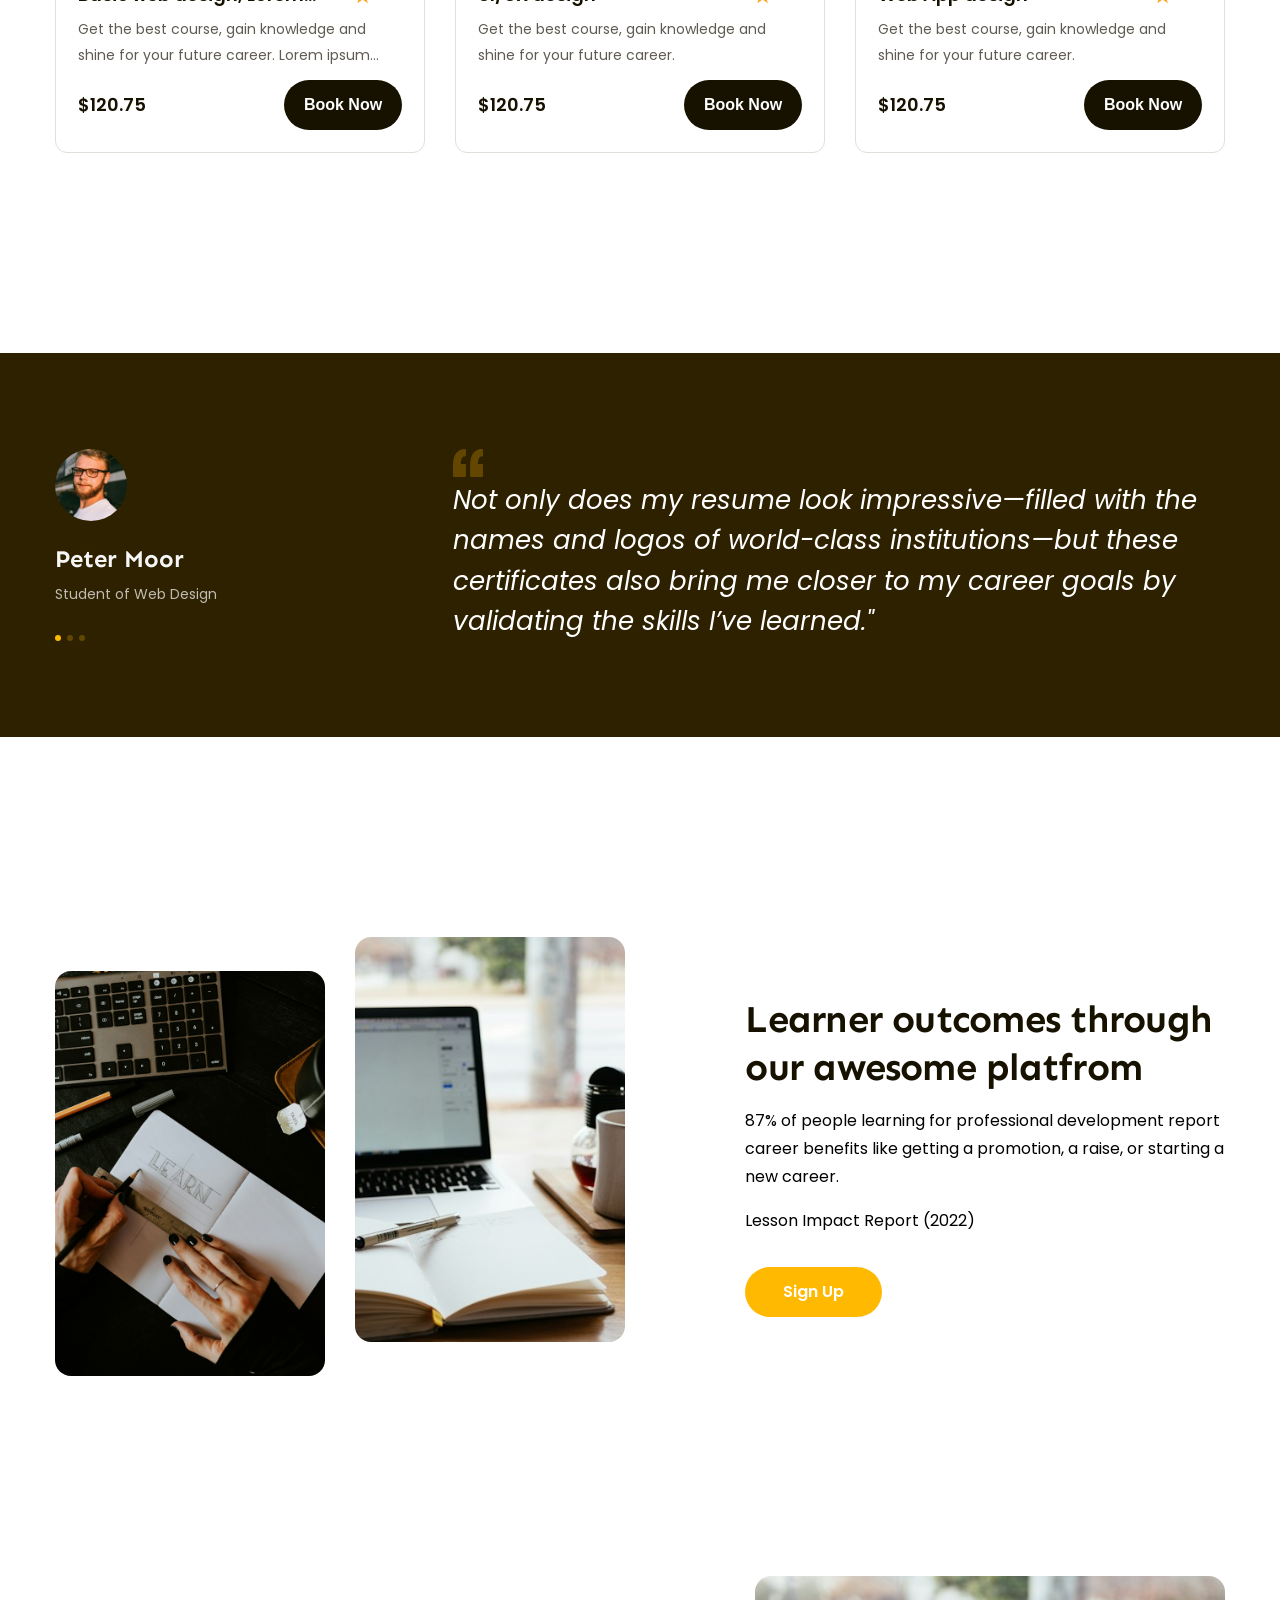
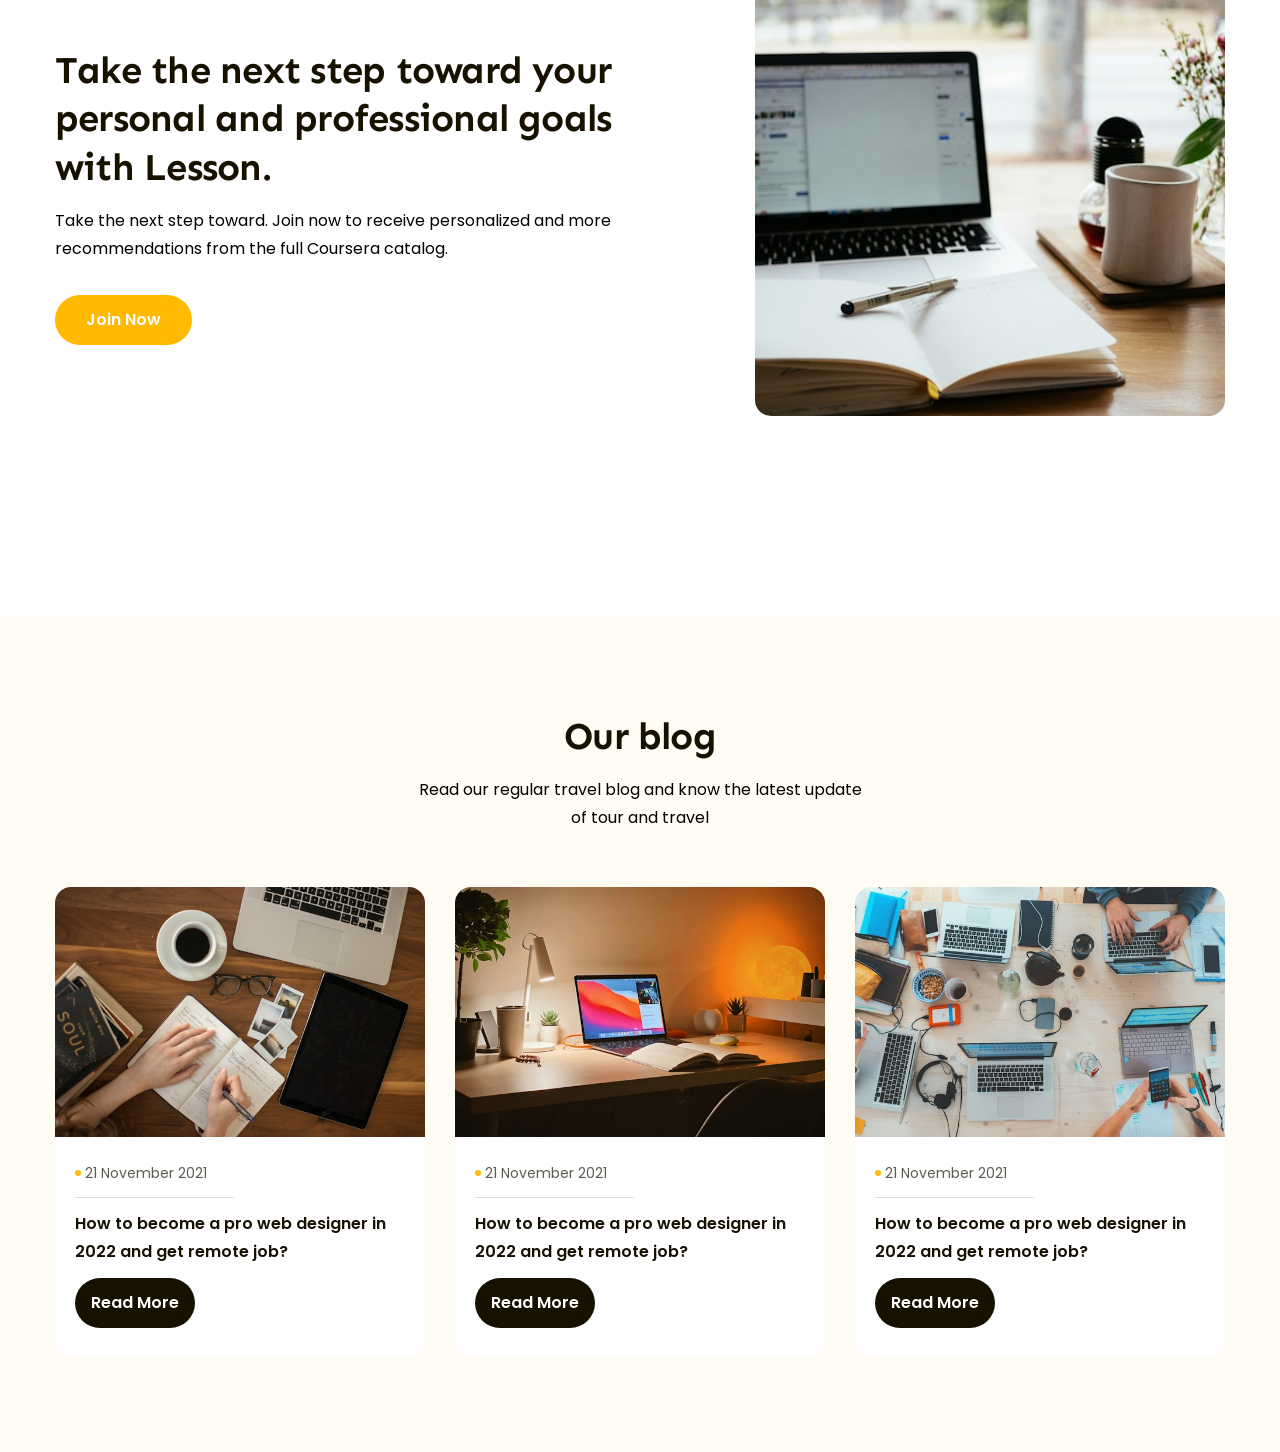
==== commit 5c2189bd: "p12 coding blog part - part 1" ====
--- a/index.html
+++ b/index.html
@@ -21,7 +21,7 @@
     <title>Figma to HTML</title>
 </head>
 
-<div>
+<body>
     <!-- Header -->
     <header class="header fixed">
         <div class="main-content">
@@ -377,10 +377,66 @@
                         <a href="#!" class="btn cta-btn">Join Now</a>
                     </div>
                 </div>
-
-            </div>
-        </div>
+            </div>
+        </div>
+
+        <!-- -------- blogs part -------------- -->
+        <div class="blogs">
+            <div class="main-content">
+                <!-- blog top -->
+                <div class="blog-top">
+                    <h2 class="heading-lv2">Our blog</h2>
+                    <p class="desc">Read our regular travel blog and know the latest update of tour and travel</p>
+                </div>
+
+                <!-- blog bottom -->
+                <div class="blog-list">
+                    <!-- blog 1 -->
+                    <div class="item">
+                        <a href="#!"><img src="./assets/img/blog1.jpg"
+                                alt="How to become a pro web designer in 2022 and get remote job?" class="thumb"></a>
+                        <div class="info">
+                            <span class="date">21 November 2021</span>
+                            <a href="#!">
+                                <h3 class="title">How to become a pro web designer in 2022 and get remote job?</h3>
+                            </a>
+                            <a href="#!" class="btn">Read More</a>
+                        </div>
+                    </div>
+
+                    <!-- blog 2 -->
+                    <div class="item">
+                        <a href="#!"><img src="./assets/img/blog2.jpg"
+                                alt="How to become a pro web designer in 2022 and get remote job?" class="thumb"></a>
+                        <div class="info">
+                            <span class="date">21 November 2021</span>
+                            <a href="#!">
+                                <h3 class="title">How to become a pro web designer in 2022 and get remote job?</h3>
+                            </a>
+                            <a href="#!" class="btn">Read More</a>
+                        </div>
+                    </div>
+
+                    <!-- blog 3 -->
+                    <div class="item">
+                        <a href="#!"><img src="./assets/img/blog3.jpg"
+                                alt="How to become a pro web designer in 2022 and get remote job?" class="thumb"></a>
+                        <div class="info">
+                            <span class="date">21 November 2021</span>
+                            <a href="#!">
+                                <h3 class="title">How to become a pro web designer in 2022 and get remote job?</h3>
+                            </a>
+                            <a href="#!" class="btn">Read More</a>
+                        </div>
+                    </div>
+
+                </div>
+
+            </div>
+        </div>
+
+
     </main>
-    </body>
+</body>
 
 </html>
--- a/assets/css/style.css
+++ b/assets/css/style.css
@@ -570,4 +570,102 @@
 .features-2nd .images img {
     width: 470px;
     height: 440px;
+}
+
+
+
+/* ================== blogs =====================*/
+.blogs {
+    margin-top: 135px;
+    padding: 96px 0;
+    background: #fffcf4;
+}
+
+.blogs .blog-top {
+    text-align: center;
+}
+
+.blogs .blog-top .desc {
+    width: 448px;
+    columns: #696262;
+    font-size: 1.6rem;
+    line-height: 1.75;
+    margin: 16px auto 0;
+}
+
+.blogs .blog-list {
+    gap: 30px;
+    display: flex;
+    margin-top: 55px;
+}
+
+.blogs .item {
+    width: 33.33%;
+    border-radius: 16px;
+    background: #fff;
+}
+
+.blogs .item:hover {
+    box-shadow: 0px 16px 32px 0px rgba(0, 0, 0, 0.05);
+}
+
+.blogs .item .thumb {
+    width: 100%;
+    height: 250px;
+    object-fit: cover;
+    border-radius: 16px 16px 0 0;
+}
+
+.blogs .item .info {
+    padding: 20px 20px 28px;
+
+}
+
+.blogs .item .date {
+    position: relative;
+    padding-bottom: 12px;
+    display: inline-flex;
+    align-items: center;
+    color: #5f5b53;
+    font-size: 1.4rem;
+    line-height: 1.86;
+}
+
+.blogs .item .date::before {
+    content: "";
+    margin-right: 4px;
+    display: inline-block;
+    width: 6px;
+    height: 6px;
+    border-radius: 50%;
+    background: var(--primary-color);
+}
+
+.blogs .item .date::after {
+    position: absolute;
+    left: 0;
+    bottom: 0;
+    content: "";
+    display: inline-block;
+    right: -27px;
+    height: 1px;
+    border-radius: 0.5px;
+    background: #e2dfda;
+}
+
+.blogs .item .title {
+    margin-top: 12px;
+    color: #171100;
+    font-size: 1.6rem;
+    font-weight: 600;
+    line-height: 1.75;
+}
+
+.blogs .item .btn {
+    margin-top: 12px;
+}
+
+.blogs .item .btn:hover {
+    background: var(--primary-color);
+
 }
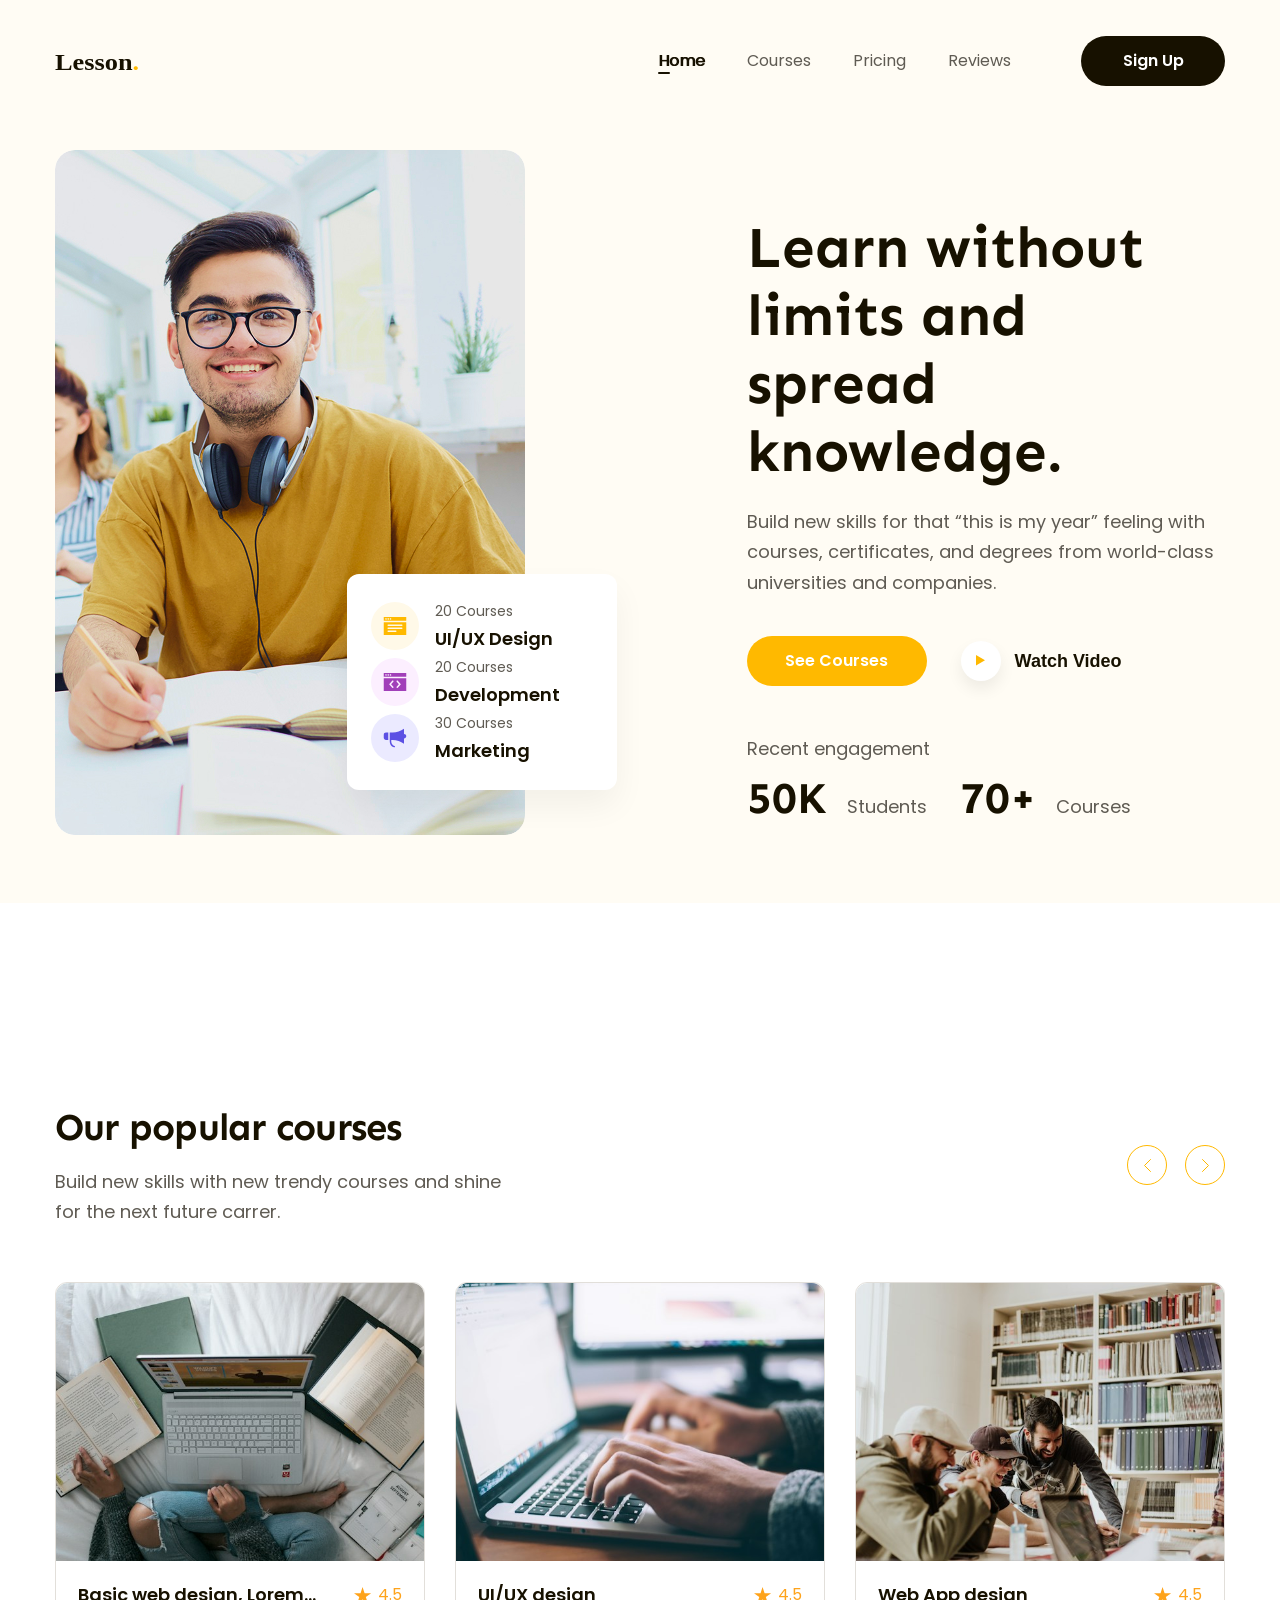
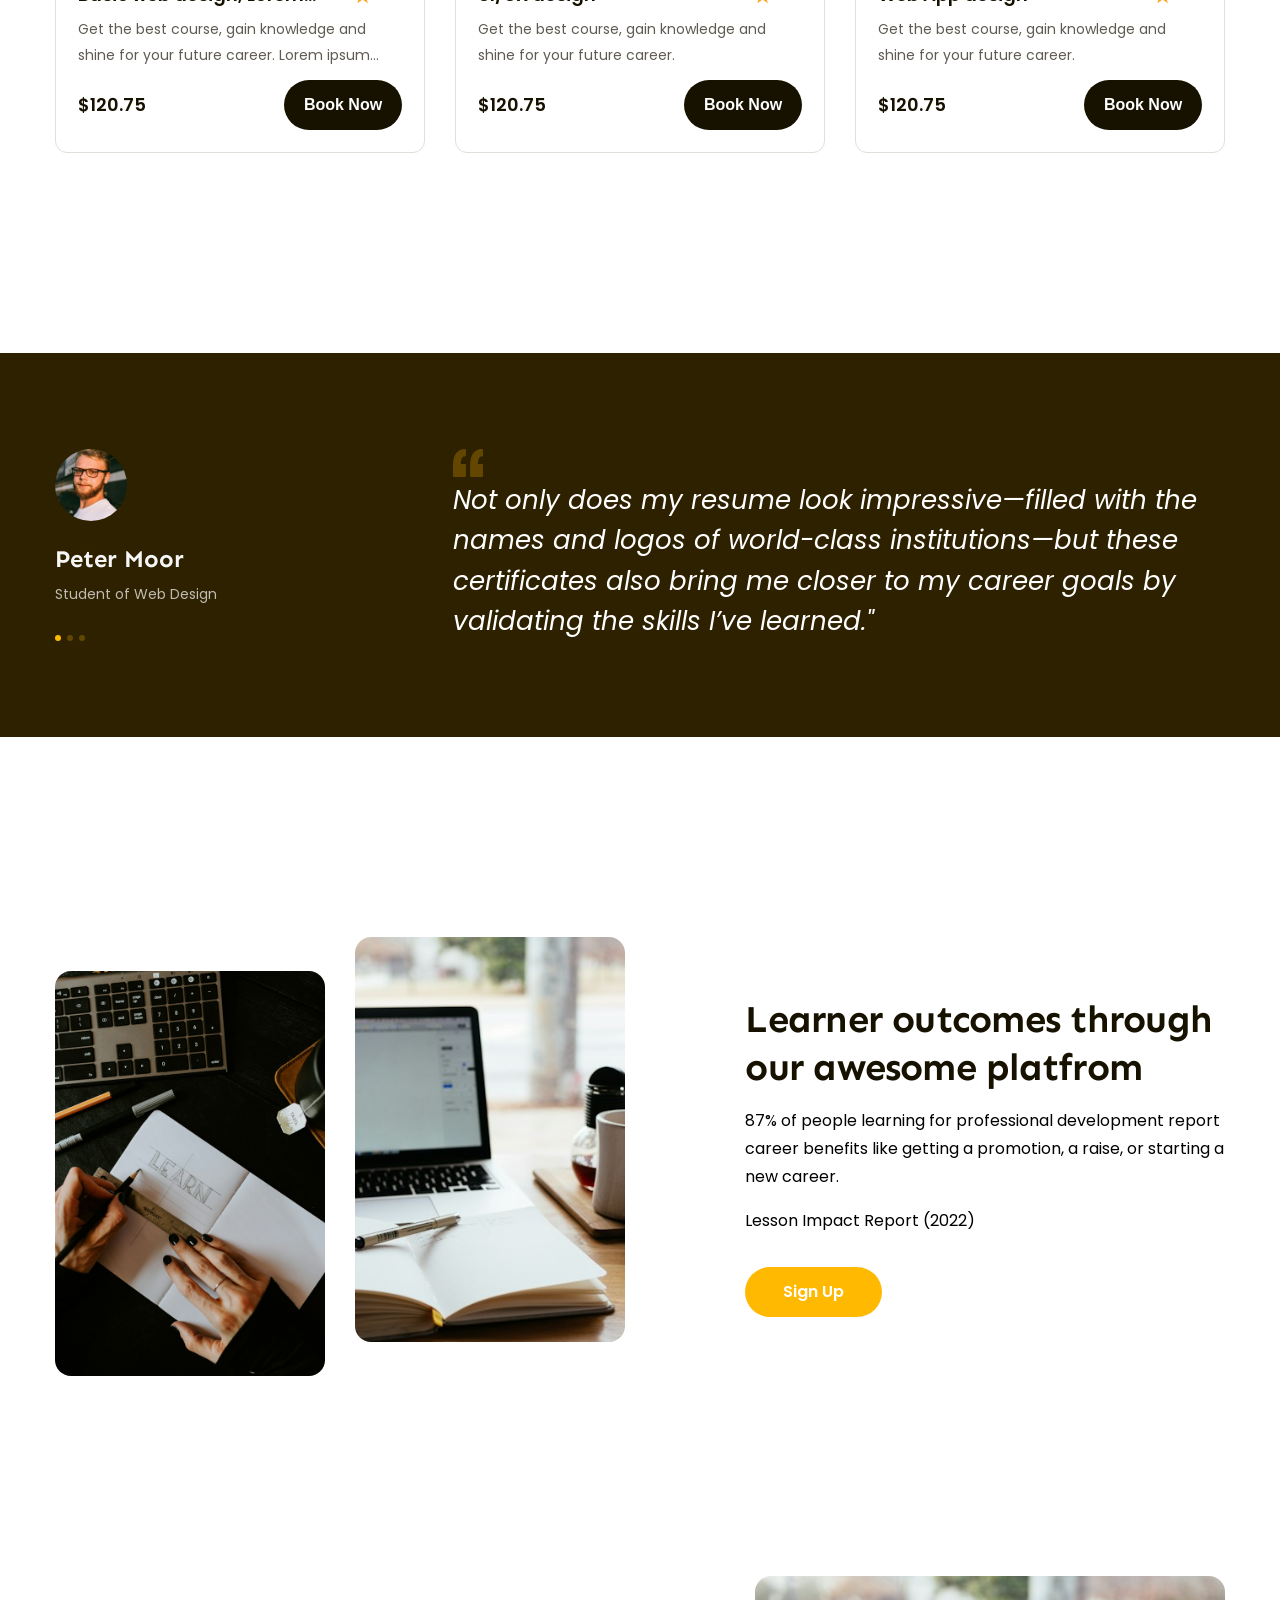
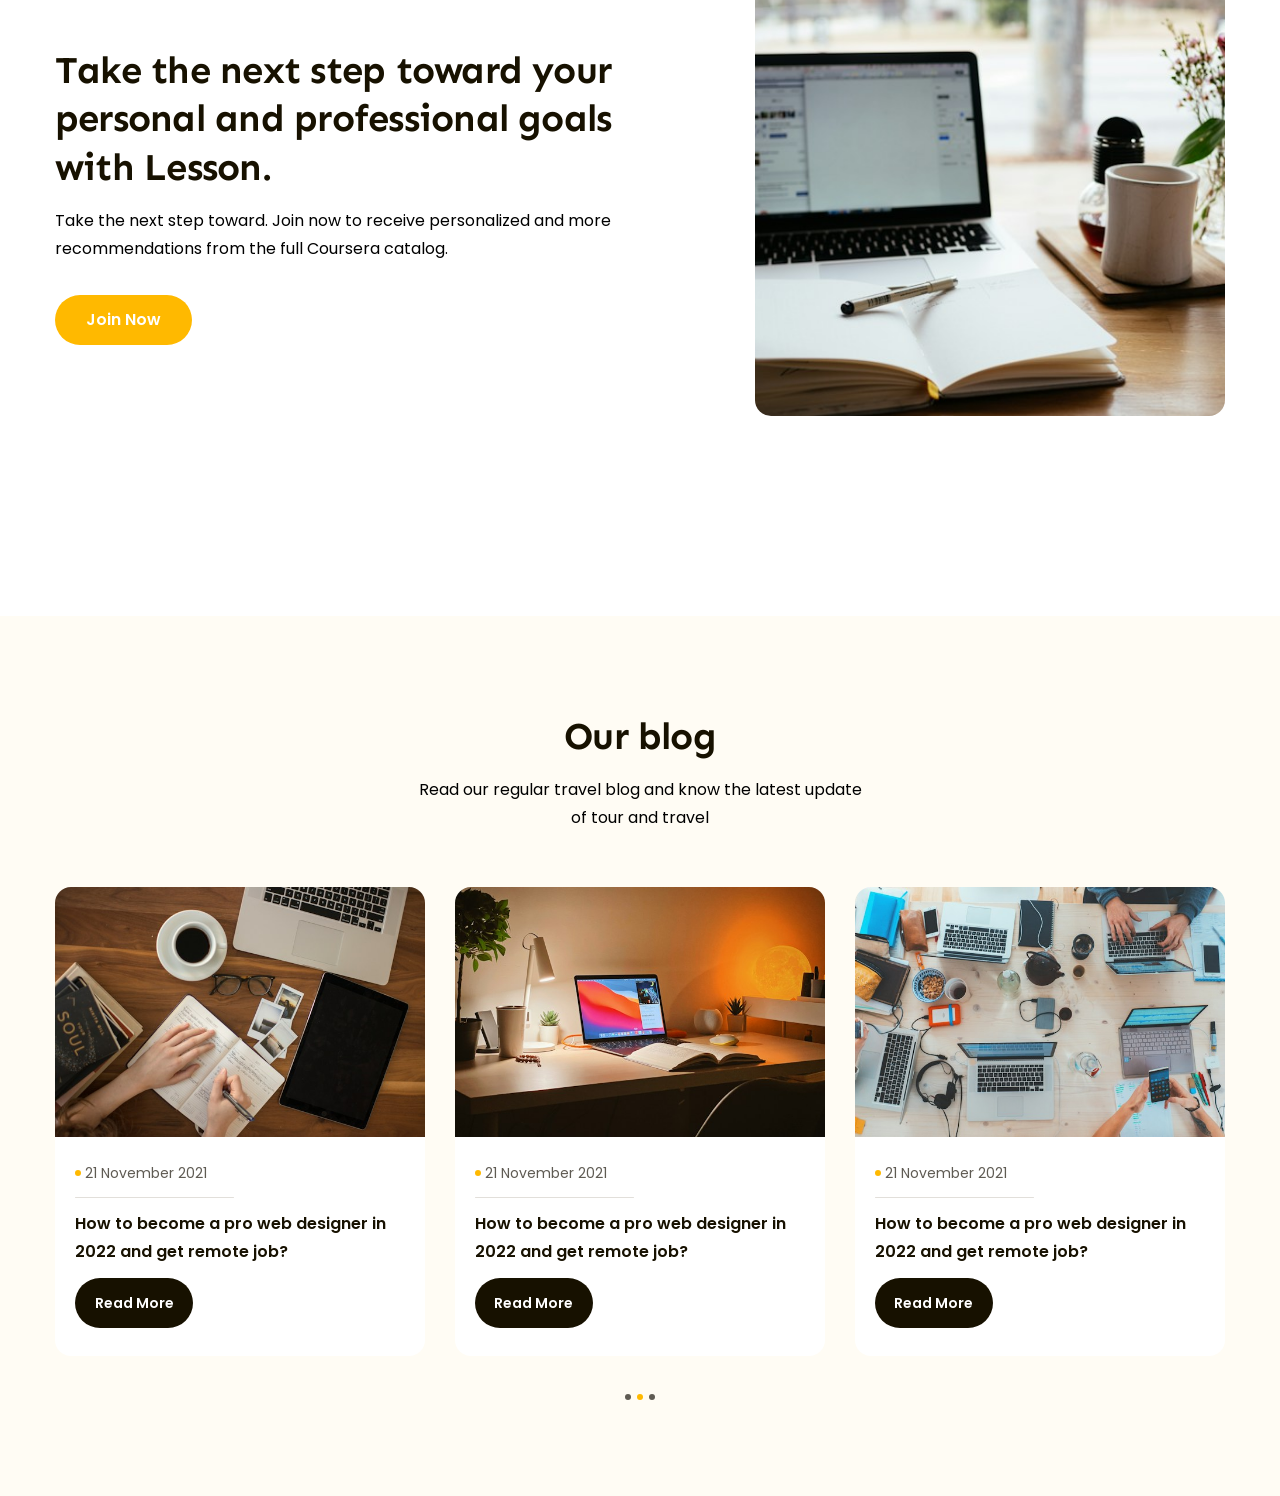
==== commit 7bae5b82: "p13 - completing blogs part" ====
--- a/index.html
+++ b/index.html
@@ -430,6 +430,91 @@
                         </div>
                     </div>
 
+                    <!-- blog 4 -->
+                    <div class="item">
+                        <a href="#!"><img src="./assets/img/blog1.jpg"
+                                alt="How to become a pro web designer in 2022 and get remote job?" class="thumb"></a>
+                        <div class="info">
+                            <span class="date">21 November 2021</span>
+                            <a href="#!">
+                                <h3 class="title">How to become a pro web designer in 2022 and get remote job?</h3>
+                            </a>
+                            <a href="#!" class="btn">Read More</a>
+                        </div>
+                    </div>
+
+                    <!-- blog 5 -->
+                    <div class="item">
+                        <a href="#!"><img src="./assets/img/blog2.jpg"
+                                alt="How to become a pro web designer in 2022 and get remote job?" class="thumb"></a>
+                        <div class="info">
+                            <span class="date">21 November 2021</span>
+                            <a href="#!">
+                                <h3 class="title">How to become a pro web designer in 2022 and get remote job?</h3>
+                            </a>
+                            <a href="#!" class="btn">Read More</a>
+                        </div>
+                    </div>
+
+                    <!-- blog 6 -->
+                    <div class="item">
+                        <a href="#!"><img src="./assets/img/blog3.jpg"
+                                alt="How to become a pro web designer in 2022 and get remote job?" class="thumb"></a>
+                        <div class="info">
+                            <span class="date">21 November 2021</span>
+                            <a href="#!">
+                                <h3 class="title">How to become a pro web designer in 2022 and get remote job?</h3>
+                            </a>
+                            <a href="#!" class="btn">Read More</a>
+                        </div>
+                    </div>
+
+                    <!-- blog 7 -->
+                    <div class="item">
+                        <a href="#!"><img src="./assets/img/blog1.jpg"
+                                alt="How to become a pro web designer in 2022 and get remote job?" class="thumb"></a>
+                        <div class="info">
+                            <span class="date">21 November 2021</span>
+                            <a href="#!">
+                                <h3 class="title">How to become a pro web designer in 2022 and get remote job?</h3>
+                            </a>
+                            <a href="#!" class="btn">Read More</a>
+                        </div>
+                    </div>
+
+                    <!-- blog 8 -->
+                    <div class="item">
+                        <a href="#!"><img src="./assets/img/blog2.jpg"
+                                alt="How to become a pro web designer in 2022 and get remote job?" class="thumb"></a>
+                        <div class="info">
+                            <span class="date">21 November 2021</span>
+                            <a href="#!">
+                                <h3 class="title">How to become a pro web designer in 2022 and get remote job?</h3>
+                            </a>
+                            <a href="#!" class="btn">Read More</a>
+                        </div>
+                    </div>
+
+                    <!-- blog 9 -->
+                    <div class="item">
+                        <a href="#!"><img src="./assets/img/blog3.jpg"
+                                alt="How to become a pro web designer in 2022 and get remote job?" class="thumb"></a>
+                        <div class="info">
+                            <span class="date">21 November 2021</span>
+                            <a href="#!">
+                                <h3 class="title">How to become a pro web designer in 2022 and get remote job?</h3>
+                            </a>
+                            <a href="#!" class="btn">Read More</a>
+                        </div>
+                    </div>
+
+                </div>
+
+                <!-- dau 3 cham -->
+                <div class="dots">
+                    <span class="dot"></span>
+                    <span class="dot active"></span>
+                    <span class="dot"></span>
                 </div>
 
             </div>
--- a/assets/css/style.css
+++ b/assets/css/style.css
@@ -594,13 +594,15 @@
 }
 
 .blogs .blog-list {
+    overflow: hidden;
     gap: 30px;
     display: flex;
     margin-top: 55px;
 }
 
 .blogs .item {
-    width: 33.33%;
+    flex-shrink: 0;
+    width: calc(33.33% - 20px);
     border-radius: 16px;
     background: #fff;
 }
@@ -663,9 +665,30 @@
 
 .blogs .item .btn {
     margin-top: 12px;
+    font-size: 1.4rem;
 }
 
 .blogs .item .btn:hover {
     background: var(--primary-color);
 
+}
+
+.blogs .dots {
+    display: flex;
+    gap: 6px;
+    justify-content: center;
+    margin-top: 38px;
+}
+
+.blogs .dot {
+    width: 6px;
+    height: 6px;
+    border-radius: 50%;
+    background: #5f5b53;
+    cursor: pointer;
+}
+
+.blogs .dot.active {
+    background: var(--primary-color);
+    cursor: default;
 }
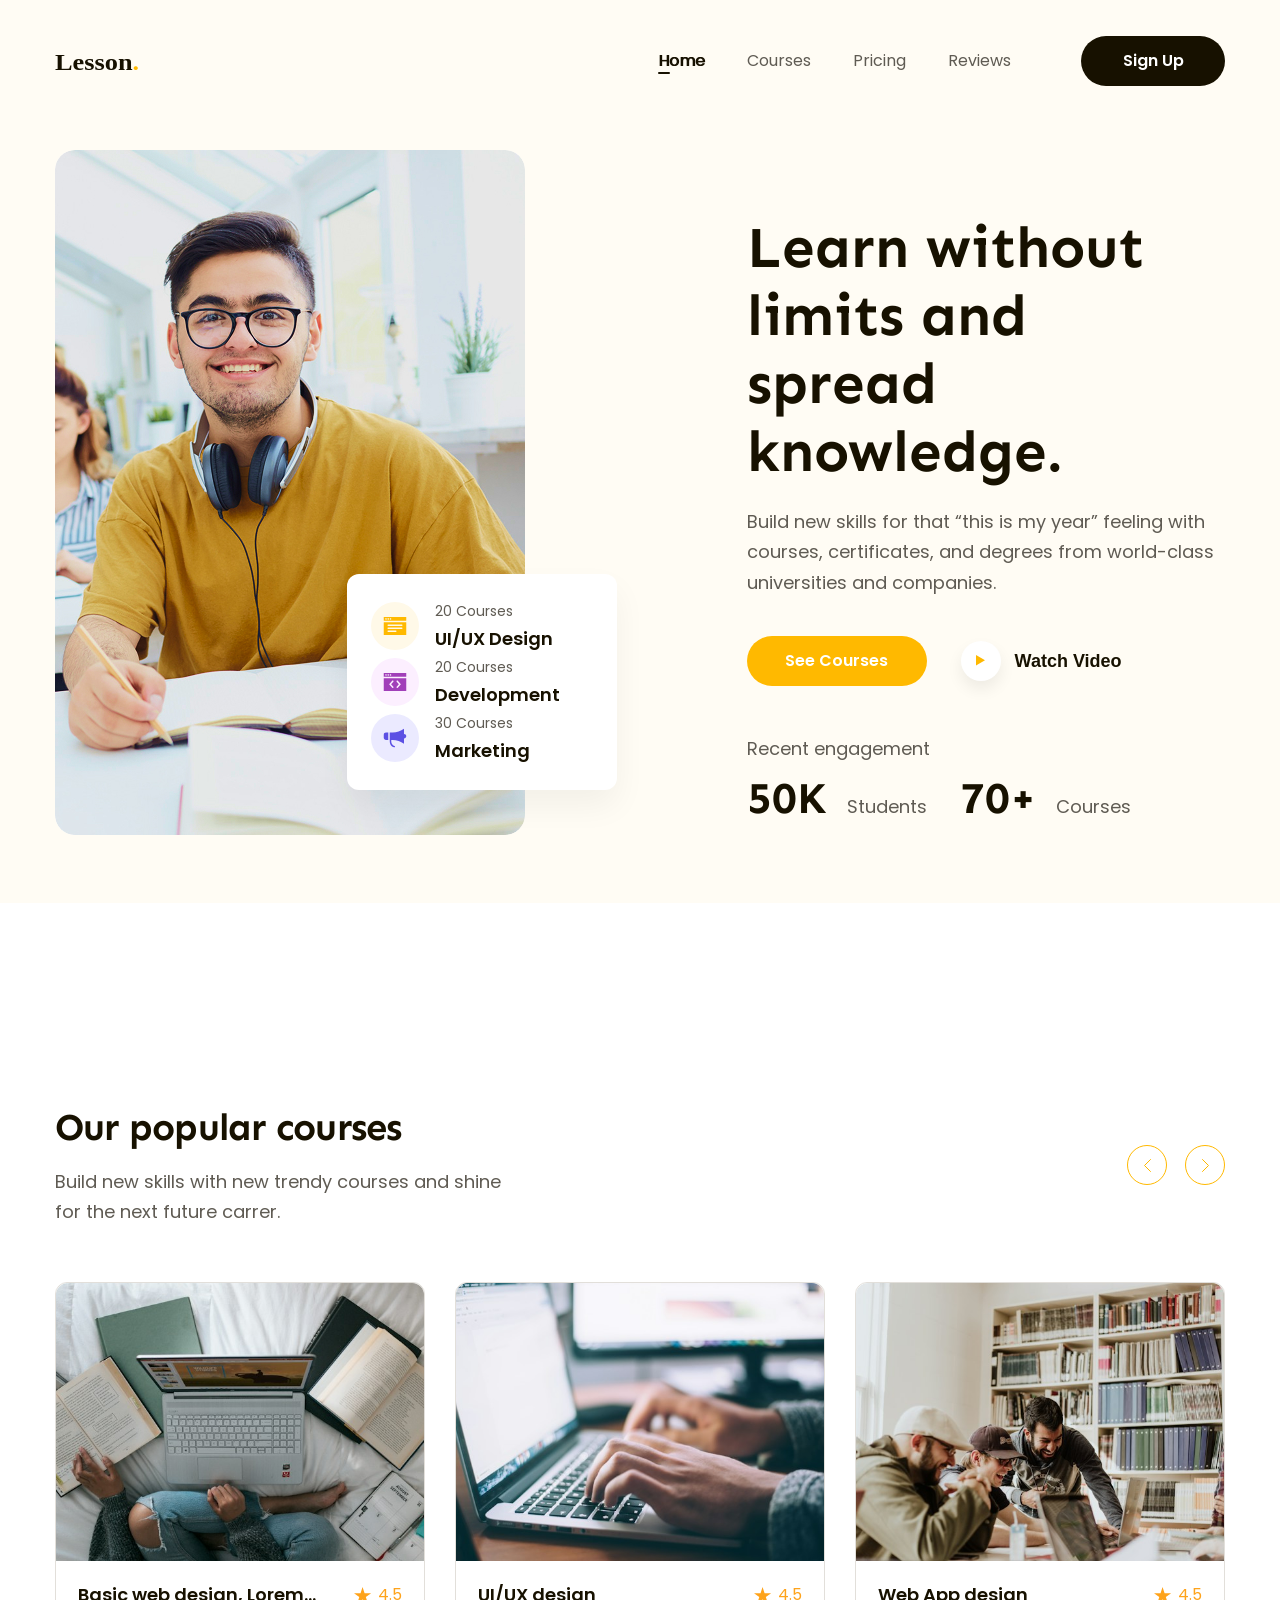
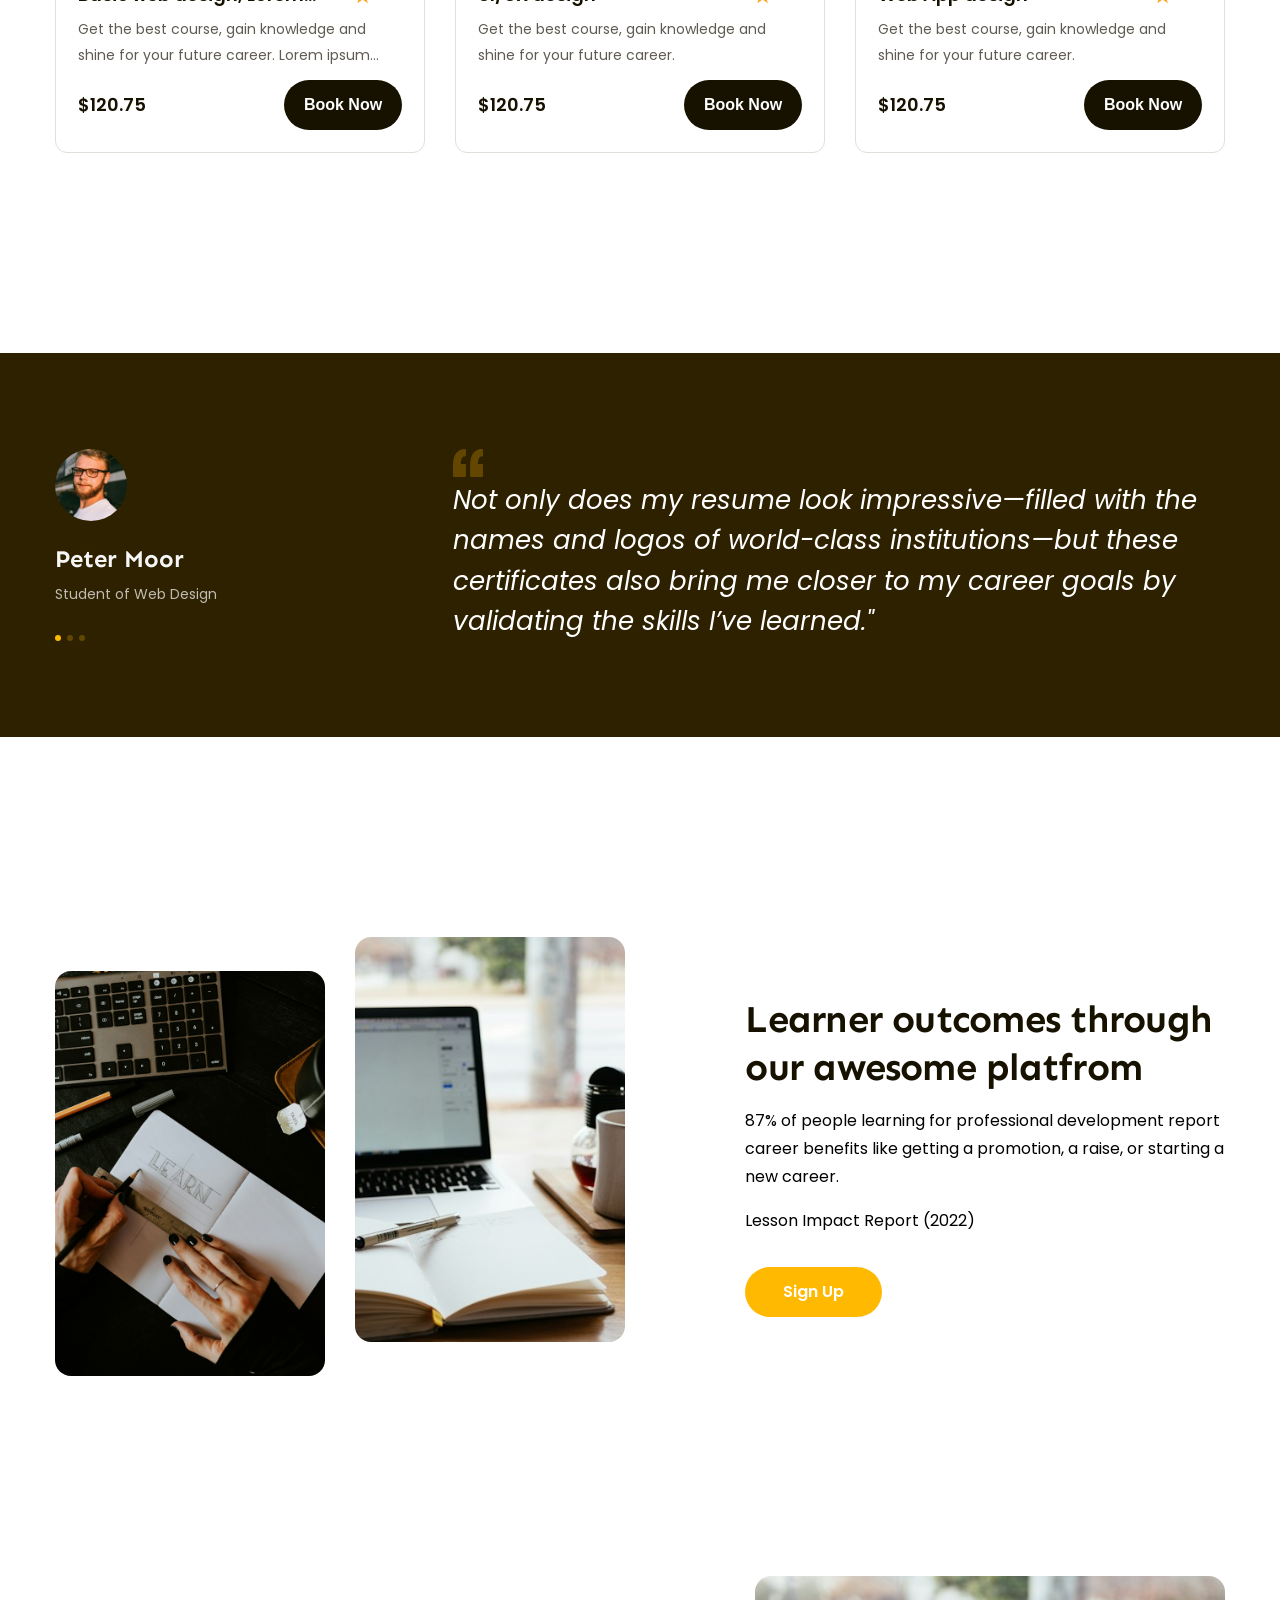
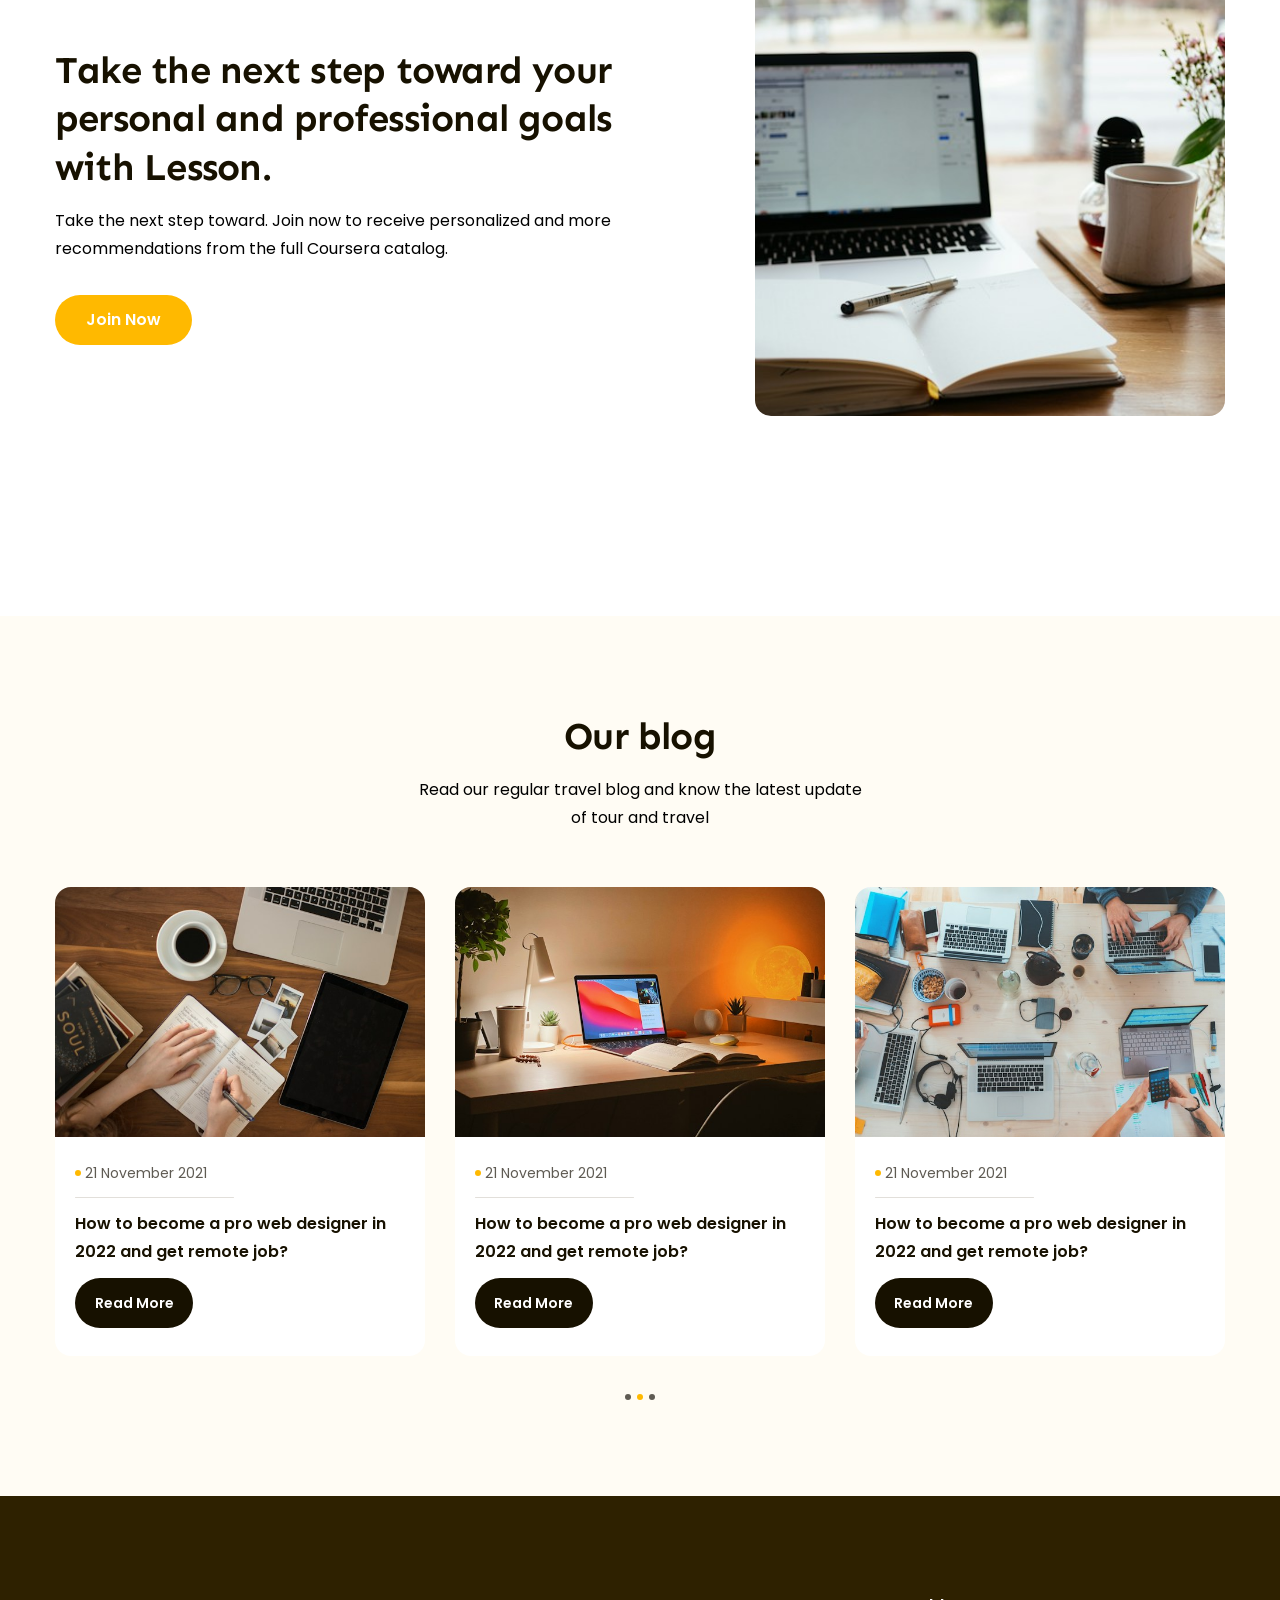
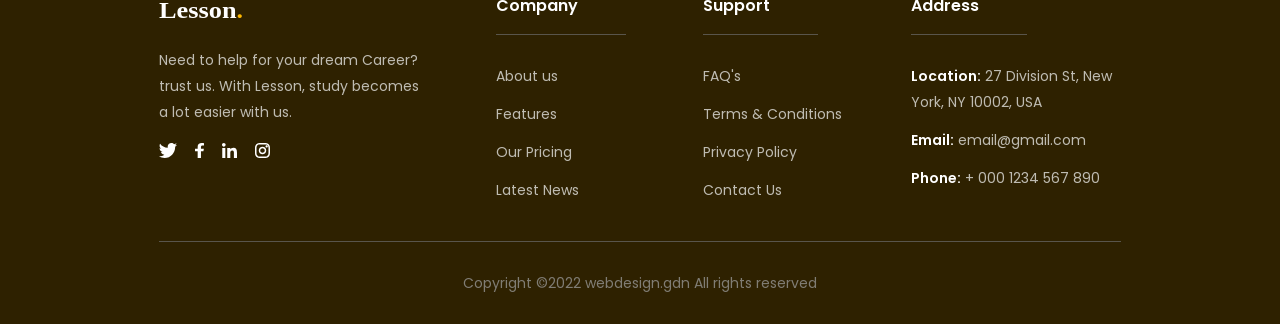
==== commit 9c02e17e: "p14 -coding footer" ====
--- a/index.html
+++ b/index.html
@@ -46,7 +46,7 @@
     </header>
 
     <!-- main -->
-    <main>
+    <div class="main">
         <!-- -------- hero part -------------- -->
         <div class="hero">
             <div class="main-content">
@@ -521,7 +521,65 @@
         </div>
 
 
-    </main>
+    </div>
+
+    <!-- footer -->
+    <footer class="footer">
+        <div class="main-content">
+            <div class="row">
+                <!-- column 1 -->
+                <div class="column">
+                    <img src="./assets/img/Lesson..svg" alt="Lesson." class="logo">
+                    <p class="desc">Need to help for your dream Career? trust us. With Lesson, study becomes a lot
+                        easier with us.</p>
+                    <div class="socials">
+                        <a href="#!"><img src="./assets/icon/Twitter.svg" alt="twitter" class="icon"></a>
+                        <a href="#!"><img src="./assets/icon/f.svg" alt="facebook" class="icon"></a>
+                        <a href="#!"><img src="./assets/icon/linked_in.svg" alt="linked-in" class="icon"></a>
+                        <a href="#!"><img src="./assets/icon/instagram.svg" alt="instagram" class="icon"></a>
+                    </div>
+                </div>
+
+                <!-- column 2 -->
+                <div class="column">
+                    <h3 class="title">Company</h3>
+                    <ul class="list">
+                        <li><a href="#!">About us</a></li>
+                        <li><a href="#!">Features</a></li>
+                        <li><a href="#!">Our Pricing</a></li>
+                        <li><a href="#!">Latest News</a></li>
+                    </ul>
+                </div>
+
+                <!-- column 3 -->
+                <div class="column">
+                    <h3 class="title">Support</h3>
+                    <ul class="list">
+                        <li><a href="#!">FAQ's</a></li>
+                        <li><a href="#!">Terms & Conditions</a></li>
+                        <li><a href="#!">Privacy Policy</a></li>
+                        <li><a href="#!">Contact Us</a></li>
+                    </ul>
+                </div>
+
+                <!-- column 4 -->
+                <div class="column">
+                    <h3 class="title">Address</h3>
+                    <ul class="list">
+                        <li><a href="#!"><strong>Location:</strong> 27 Division St, New York, NY 10002, USA</a></li>
+                        <li><a href="#!"><strong>Email:</strong> email@gmail.com</a></li>
+                        <li><a href="#!"><strong>Phone:</strong> + 000 1234 567 890</a></li>
+
+                    </ul>
+                </div>
+            </div>
+
+            <div class="copyright">
+                <p>Copyright &copy2022 webdesign.gdn All rights reserved</p>
+            </div>
+
+        </div>
+    </footer>
 </body>
 
 </html>
--- a/assets/css/style.css
+++ b/assets/css/style.css
@@ -691,4 +691,82 @@
 .blogs .dot.active {
     background: var(--primary-color);
     cursor: default;
+}
+
+
+
+/* ================== Footer =====================*/
+footer {
+    background: #2E2100;
+    padding: 96px 135px 0;
+}
+
+.footer .row {
+    display: flex;
+    padding-bottom: 38px;
+    border-bottom: 1px solid #59554b;
+}
+
+.footer .row .column {
+    width: 21.6%;
+}
+
+.footer .row .column:first-child {
+    width: 35%;
+}
+
+.footer .desc {
+    margin-top: 18px;
+    max-width: 267px;
+    color: #bfbcb2;
+    font-size: 1.4rem;
+    line-height: 1.86;
+}
+
+.footer .socials {
+    display: flex;
+    gap: 18px;
+    margin-top: 18px;
+}
+
+.footer .title {
+    padding-bottom: 14px;
+    padding-right: 48px;
+    display: inline-block;
+    border-bottom: 1px solid #59554b;
+    color: #fff;
+    font-size: 16px;
+    font-weight: 600;
+    line-height: 1.75;
+}
+
+.footer .list {
+    margin-top: 28px;
+}
+
+.footer .list a {
+    display: inline-block;
+    color: #bfbcb2;
+    font-size: 1.4rem;
+    line-height: 1.86;
+    margin-bottom: 12px;
+}
+
+.footer .list li:last-child a {
+    margin-bottom: 0;
+}
+
+.footer .list strong {
+    color: #fff;
+    font-size: 1.4rem;
+    font-weight: 600;
+    line-height: 1.86;
+}
+
+.footer .copyright {
+    color: #807d74;
+    padding: 28px 0;
+    text-align: center;
+    font-size: 1.4rem;
+    line-height: 1.86;
 }
